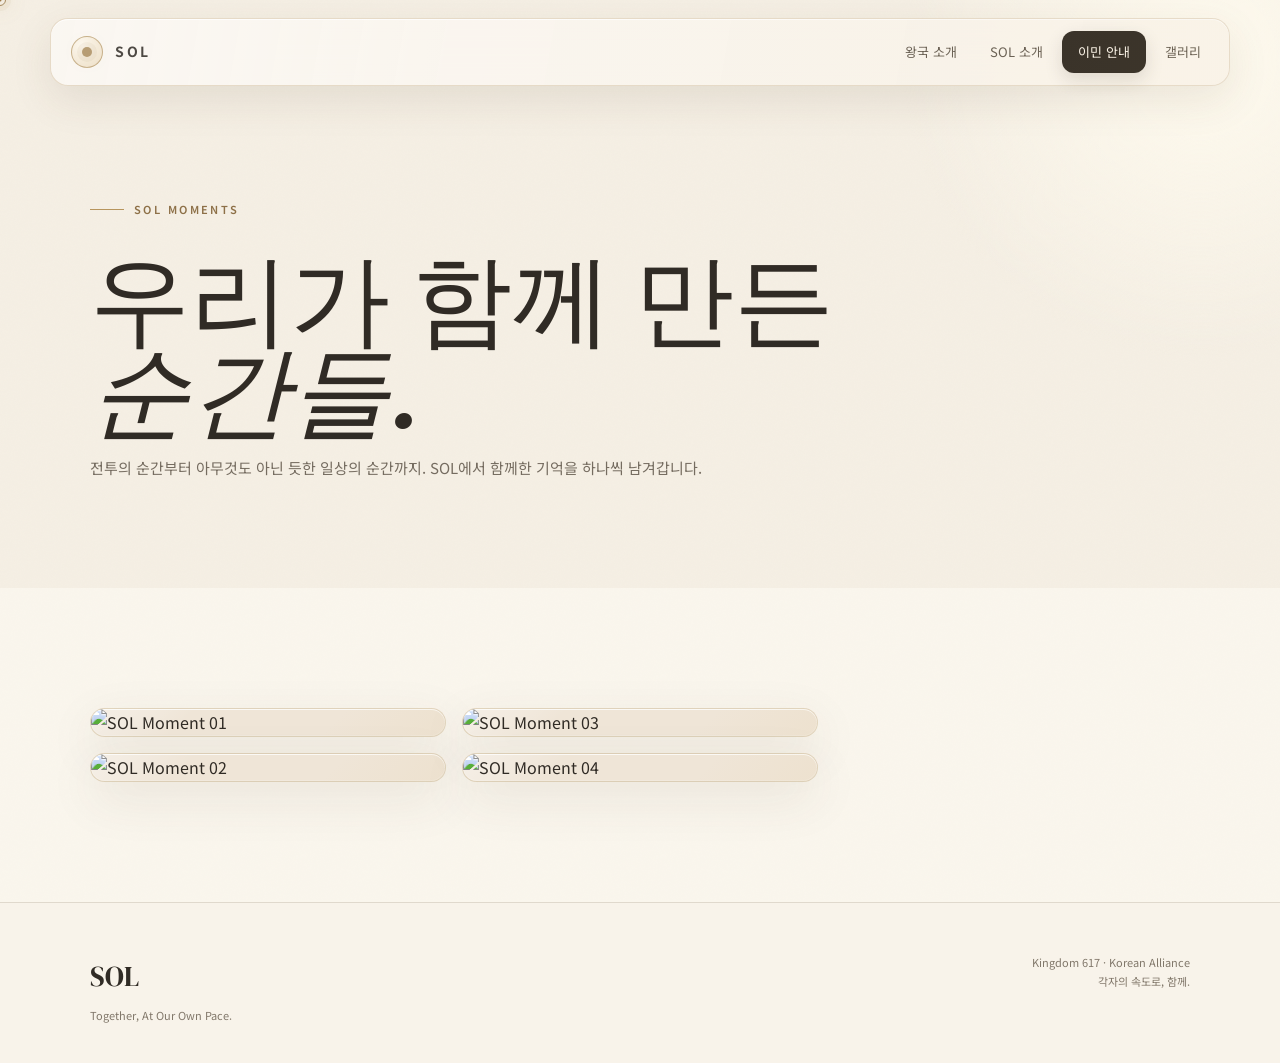
==== SOL_homepage/pages/gallery/index.html @ 099dd154 "Add files via upload" ====
<!doctype html><html lang="ko"><head><meta charset="utf-8"><meta name="viewport" content="width=device-width,initial-scale=1"><title>갤러리 · SOL</title><link rel="stylesheet" href="../../css/style.css"></head><body><header class="nav">
<a class="brand" href="../../home.html"><span class="brand-mark"></span><span>SOL</span></a>
<button class="menu-btn" aria-label="메뉴">☰</button>
<nav class="nav-links">
<a href="../kingdom/index.html">왕국 소개</a><a href="../sol/index.html">SOL 소개</a><a href="../migration/index.html" class="nav-cta">이민 안내</a><a href="../gallery/index.html">갤러리</a>
</nav></header><main><section class="page-hero"><div class="page-hero-inner reveal"><div class="eyebrow">SOL MOMENTS</div><h1>우리가 함께 만든<br><em>순간들.</em></h1><p>전투의 순간부터 아무것도 아닌 듯한 일상의 순간까지. SOL에서 함께한 기억을 하나씩 남겨갑니다.</p></div></section><section class="section alt"><div class="container"><div class="masonry">
<div class="m-item reveal"><img src="/assets/images/sol-01.jpg" alt="SOL Moment 01" loading="lazy"></div>
<div class="m-item reveal"><img src="/assets/images/sol-02.jpg" alt="SOL Moment 02" loading="lazy"></div>
<div class="m-item reveal"><img src="/assets/images/sol-03.jpg" alt="SOL Moment 03" loading="lazy"></div>
<div class="m-item reveal"><img src="/assets/images/sol-04.jpg" alt="SOL Moment 04" loading="lazy"></div>
</div></div></section></main><footer class="footer"><div class="footer-inner"><div><div class="footer-brand">SOL</div><p>Together, At Our Own Pace.</p></div><div class="footer-right">Kingdom 617 · Korean Alliance<br>각자의 속도로, 함께.</div></div></footer><script>
(() => {
  const grid = document.getElementById('solGalleryGrid');
  if (!grid) return;

  // gallery/index.html 기준: ../../assets/images/
  // sol-01.jpg 형식과 sol-1.jpg 형식을 모두 지원합니다.
  const base = '../../assets/images/';
  const maxPhotos = 200;

  const loadImage = (src, n) => new Promise(resolve => {
    const img = new Image();
    img.onload = () => resolve({src, n});
    img.onerror = () => resolve(null);
    img.src = src;
  });

  const jobs = [];
  for (let n = 1; n <= maxPhotos; n++) {
    const padded = String(n).padStart(2, '0');
    jobs.push(loadImage(`${base}sol-${padded}.jpg`, n));
    jobs.push(loadImage(`${base}sol-${n}.jpg`, n));
  }

  Promise.all(jobs).then(results => {
    const seen = new Set();
    const photos = results.filter(Boolean).filter(x => {
      if (seen.has(x.n)) return false;
      seen.add(x.n);
      return true;
    }).sort((a,b) => a.n - b.n);

    grid.innerHTML = '';

    if (!photos.length) {
      grid.innerHTML = '<div class="gallery-empty">함께한 순간들이 이곳에 기록됩니다.</div>';
      return;
    }

    photos.forEach(({src, n}) => {
      const item = document.createElement('div');
      item.className = 'm-item reveal';
      item.innerHTML = `<img src="${src}" alt="SOL Moment ${String(n).padStart(2,'0')}" loading="lazy">`;
      grid.appendChild(item);
    });

    if (window.initReveal) window.initReveal();
  });
})();
</script>
<script src="../../js/main.js"></script></body></html>
---- SOL_homepage/css/style.css ----
@import url('https://fonts.googleapis.com/css2?family=DM+Serif+Display:ital@0;1&family=Inter:wght@300;400;500;600;700&family=Noto+Sans+KR:wght@300;400;500;600;700&display=swap');

:root{
  --cream:#f5efe4;
  --cream-2:#eee4d4;
  --paper:#fbf8f2;
  --ink:#302b25;
  --muted:#766e63;
  --gold:#b7955d;
  --gold-2:#d8bf91;
  --line:rgba(103,83,55,.16);
  --glass:rgba(255,252,246,.64);
  --shadow:0 24px 70px rgba(81,62,35,.10);
  --radius:28px;
}
*{box-sizing:border-box}
html{scroll-behavior:smooth}
body{margin:0;background:var(--cream);color:var(--ink);font-family:'Noto Sans KR',Inter,sans-serif;font-weight:400;line-height:1.7;overflow-x:hidden}
a{color:inherit;text-decoration:none}
button{font:inherit}
::selection{background:#d9c6a4;color:#2b241b}

body:before{content:"";position:fixed;inset:0;pointer-events:none;opacity:.28;z-index:-1;background-image:url("data:image/svg+xml,%3Csvg xmlns='http://www.w3.org/2000/svg' width='180' height='180' viewBox='0 0 180 180'%3E%3Cfilter id='n'%3E%3CfeTurbulence type='fractalNoise' baseFrequency='.7' numOctaves='3' stitchTiles='stitch'/%3E%3C/filter%3E%3Crect width='100%25' height='100%25' filter='url(%23n)' opacity='.07'/%3E%3C/svg%3E")}

.nav{position:fixed;top:18px;left:50%;transform:translateX(-50%);width:min(1180px,calc(100% - 32px));z-index:50;display:flex;align-items:center;justify-content:space-between;padding:12px 14px 12px 20px;border:1px solid rgba(112,88,52,.14);background:rgba(251,248,242,.78);backdrop-filter:blur(18px);-webkit-backdrop-filter:blur(18px);border-radius:18px;box-shadow:0 12px 36px rgba(79,60,36,.08)}
.brand{display:flex;align-items:center;gap:12px;font-weight:700;letter-spacing:.18em;font-size:14px}
.brand-mark{width:32px;height:32px;border-radius:50%;position:relative;border:1px solid rgba(161,126,68,.65);display:grid;place-items:center;background:radial-gradient(circle at 35% 30%,#fffaf0,#ead9bb)}
.brand-mark:before{content:"";width:10px;height:10px;border-radius:50%;background:#a98a59;box-shadow:0 0 0 5px rgba(169,138,89,.10),0 0 18px rgba(169,138,89,.25)}
.nav-links{display:flex;align-items:center;gap:5px}
.nav-links a{font-size:13px;color:#655d53;padding:10px 14px;border-radius:12px;transition:.25s ease}
.nav-links a:hover,.nav-links a.active{background:#eee4d4;color:#2e2923}
.nav-cta{padding:10px 16px!important;background:#302b25!important;color:#fffaf1!important;box-shadow:0 7px 18px rgba(48,43,37,.14)}
.menu-btn{display:none;border:0;background:none;color:var(--ink);font-size:22px;cursor:pointer}

.hero{min-height:850px;position:relative;display:flex;align-items:center;overflow:hidden;padding:150px 24px 100px}
.hero-bg{position:absolute;inset:0;overflow:hidden;pointer-events:none}
.hero-bg:before{content:"";position:absolute;width:720px;height:720px;right:-180px;top:-170px;border-radius:50%;background:radial-gradient(circle,#fff9ec 0%,rgba(255,249,236,.55) 32%,rgba(255,249,236,0) 70%)}
.hero-bg:after{content:"";position:absolute;width:650px;height:650px;left:-260px;bottom:-250px;border-radius:50%;background:radial-gradient(circle,rgba(214,190,150,.32),rgba(214,190,150,0) 68%)}
.sun-orbit{position:absolute;width:460px;height:460px;right:9%;top:50%;transform:translateY(-50%);border:1px solid rgba(160,126,74,.15);border-radius:50%;box-shadow:0 0 0 55px rgba(181,149,91,.035),0 0 0 110px rgba(181,149,91,.025)}
.sun-orbit:before,.sun-orbit:after{content:"";position:absolute;inset:34px;border:1px dashed rgba(160,126,74,.12);border-radius:50%}.sun-orbit:after{inset:100px;border-style:solid}
.hero-inner{position:relative;z-index:2;width:min(1180px,100%);margin:auto;display:grid;grid-template-columns:1.02fr .98fr;gap:70px;align-items:center}
.eyebrow{display:inline-flex;align-items:center;gap:10px;font-size:11px;letter-spacing:.22em;text-transform:uppercase;color:#8d7047;margin-bottom:20px;font-weight:600}.eyebrow:before{content:"";width:34px;height:1px;background:#b7955d}
.hero h1{font-family:'DM Serif Display',serif;font-size:clamp(72px,10vw,132px);font-weight:400;line-height:.88;letter-spacing:-.035em;margin:0;color:#2d2924}.hero h1 em{font-style:italic;color:#9f8051}
.hero-tag{font-family:'DM Serif Display',serif;font-size:clamp(22px,3vw,35px);margin:28px 0 14px;color:#51483d}.hero-copy{max-width:570px;color:#756c60;font-size:15px;line-height:2;word-break:keep-all}
.hero-actions{display:flex;gap:12px;flex-wrap:wrap;margin-top:34px}.btn{display:inline-flex;align-items:center;justify-content:center;gap:10px;min-height:50px;padding:0 22px;border-radius:14px;border:1px solid rgba(101,79,49,.18);font-size:13px;font-weight:600;transition:.3s ease}.btn.primary{background:#302b25;color:#fffaf1;box-shadow:0 12px 25px rgba(48,43,37,.16)}.btn.secondary{background:rgba(255,255,255,.46);color:#4c4439}.btn:hover{transform:translateY(-2px)}
.hero-card{position:relative;min-height:480px;border:1px solid rgba(113,89,54,.15);border-radius:40px;background:linear-gradient(145deg,rgba(255,252,245,.82),rgba(239,228,211,.46));backdrop-filter:blur(12px);box-shadow:var(--shadow);overflow:hidden;display:flex;align-items:flex-end;padding:34px}
.hero-card:before{content:"SOL";position:absolute;inset:0;display:grid;place-items:center;font-family:'DM Serif Display',serif;font-size:clamp(130px,18vw,230px);letter-spacing:-.08em;color:rgba(183,149,93,.085);transform:translateY(-8px)}
.hero-card:after{content:"";position:absolute;width:230px;height:230px;right:-50px;top:-50px;border-radius:50%;background:radial-gradient(circle,#d9c49b,rgba(217,196,155,0) 68%);opacity:.48}
.card-content{position:relative;z-index:2;width:100%;padding:20px 4px 2px;border-top:1px solid var(--line)}.card-content strong{font-family:'DM Serif Display',serif;font-size:27px;font-weight:400}.card-content p{margin:5px 0 0;color:#766e63;font-size:13px}

.section{padding:120px 24px}.section.alt{background:rgba(255,252,246,.48)}.container{width:min(1100px,100%);margin:auto}.section-head{display:flex;justify-content:space-between;align-items:end;gap:30px;margin-bottom:48px}.section-kicker{font-size:10px;letter-spacing:.22em;color:#a08255;text-transform:uppercase;font-weight:700}.section h2{font-family:'DM Serif Display',serif;font-weight:400;font-size:clamp(42px,5vw,66px);line-height:1;margin:10px 0 0}.section-lead{max-width:450px;color:#756c60;font-size:14px;line-height:1.9}
.grid4{display:grid;grid-template-columns:repeat(4,1fr);gap:14px}.value-card{padding:28px 24px;border:1px solid var(--line);border-radius:22px;background:rgba(255,252,246,.58);transition:.35s ease;min-height:190px}.value-card:hover{transform:translateY(-5px);box-shadow:0 18px 40px rgba(84,62,32,.09);background:rgba(255,252,246,.9)}.num{font-size:10px;letter-spacing:.18em;color:#b7955d}.value-card h3{font-family:'DM Serif Display',serif;font-size:25px;font-weight:400;margin:18px 0 8px}.value-card p{font-size:12px;color:#7b7267;line-height:1.85;margin:0;word-break:keep-all}
.split{display:grid;grid-template-columns:1fr 1fr;gap:18px}.feature{padding:42px;border-radius:30px;border:1px solid var(--line);background:linear-gradient(135deg,rgba(255,252,246,.82),rgba(237,226,209,.48));min-height:300px;position:relative;overflow:hidden}.feature:after{content:"";position:absolute;width:220px;height:220px;border-radius:50%;right:-100px;bottom:-120px;background:radial-gradient(circle,rgba(183,149,93,.2),transparent 68%)}.feature h3{font-family:'DM Serif Display',serif;font-weight:400;font-size:34px;margin:12px 0}.feature p{color:#746b60;font-size:13px;max-width:470px;line-height:2;word-break:keep-all}.text-link{display:inline-flex;margin-top:18px;font-size:12px;font-weight:700;color:#8b6e44;border-bottom:1px solid rgba(139,110,68,.35);padding-bottom:4px}

.join{position:relative;overflow:hidden;padding:110px 24px;background:#332f29;color:#f9f1e5}.join:before{content:"";position:absolute;width:520px;height:520px;right:-200px;top:-230px;border-radius:50%;border:1px solid rgba(225,202,159,.15);box-shadow:0 0 0 55px rgba(225,202,159,.025),0 0 0 110px rgba(225,202,159,.02)}.join-inner{position:relative;z-index:2;width:min(1100px,100%);margin:auto;display:flex;justify-content:space-between;align-items:center;gap:50px}.join h2{font-family:'DM Serif Display',serif;font-size:clamp(44px,5vw,68px);font-weight:400;line-height:1;margin:12px 0}.join p{color:rgba(249,241,229,.67);max-width:570px;font-size:14px;line-height:2;word-break:keep-all}.join .btn{background:#f8f0e3;color:#332f29;border-color:transparent}.join .eyebrow{color:#d8bf91}.join .eyebrow:before{background:#d8bf91}

.gallery-preview{display:grid;grid-template-columns:1.3fr .7fr .9fr;grid-auto-rows:180px;gap:14px}.gallery-tile{position:relative;overflow:hidden;border-radius:24px;border:1px solid var(--line);background:linear-gradient(145deg,#eee3d0,#faf6ee);padding:24px;display:flex;align-items:flex-end;transition:.35s ease}.gallery-tile:nth-child(1){grid-row:span 2;background:radial-gradient(circle at 70% 20%,#fff8e9,#e5d3b3)}.gallery-tile:nth-child(2){background:linear-gradient(145deg,#f4eadc,#e5d9c8)}.gallery-tile:nth-child(3){background:linear-gradient(145deg,#e9dfd0,#faf7f0)}.gallery-tile:nth-child(4){grid-column:span 2;background:linear-gradient(145deg,#ddd1be,#f4ede2)}.gallery-tile:hover{transform:translateY(-4px);box-shadow:0 18px 35px rgba(84,62,32,.1)}.tile-bg{position:absolute;inset:0;background:radial-gradient(circle at 75% 25%,rgba(255,255,255,.75),transparent 30%),linear-gradient(135deg,transparent 45%,rgba(183,149,93,.08))}.gallery-tile span{position:relative;z-index:2;font-size:11px;letter-spacing:.16em;text-transform:uppercase;color:#655b4e}.gallery-tile strong{position:relative;z-index:2;display:block;font-family:'DM Serif Display',serif;font-size:24px;font-weight:400;margin-top:4px}

.page-hero{padding:190px 24px 90px;position:relative;overflow:hidden}.page-hero:before{content:"";position:absolute;width:600px;height:600px;right:-220px;top:-240px;border-radius:50%;background:radial-gradient(circle,rgba(255,251,239,.9),rgba(255,251,239,0) 70%)}.page-hero-inner{position:relative;width:min(1100px,100%);margin:auto}.page-hero h1{font-family:'DM Serif Display',serif;font-size:clamp(58px,8vw,100px);font-weight:400;line-height:.92;margin:15px 0}.page-hero p{max-width:660px;color:#756c60;font-size:15px;line-height:2;word-break:keep-all}
.info-grid{display:grid;grid-template-columns:repeat(2,1fr);gap:18px}.info-card{padding:34px;border:1px solid var(--line);border-radius:25px;background:rgba(255,252,246,.65)}.info-card h3{font-family:'DM Serif Display',serif;font-size:28px;font-weight:400;margin:0 0 10px}.info-card p,.info-card li{font-size:13px;color:#756c60;line-height:2;word-break:keep-all}.info-card ul{padding-left:18px}
.timeline{position:relative;padding-left:30px}.timeline:before{content:"";position:absolute;left:5px;top:5px;bottom:5px;width:1px;background:var(--line)}.timeline-item{position:relative;padding:0 0 34px}.timeline-item:before{content:"";position:absolute;left:-29px;top:7px;width:9px;height:9px;border-radius:50%;background:#b7955d;box-shadow:0 0 0 5px rgba(183,149,93,.10)}.timeline-item strong{font-size:11px;letter-spacing:.15em;color:#9a7b4e}.timeline-item h3{font-family:'DM Serif Display',serif;font-weight:400;font-size:25px;margin:7px 0}.timeline-item p{margin:0;color:#756c60;font-size:13px}

.application{display:grid;grid-template-columns:1fr .8fr;gap:20px;align-items:stretch}.apply-card{padding:45px;border-radius:30px;border:1px solid var(--line);background:rgba(255,252,246,.74)}.apply-card h2{font-family:'DM Serif Display',serif;font-weight:400;font-size:45px;line-height:1.05;margin:10px 0 18px}.apply-card p{color:#756c60;font-size:13px;line-height:2}.apply-steps{display:grid;gap:10px;margin:28px 0}.step{display:flex;gap:14px;padding:15px;border-radius:16px;background:rgba(239,230,215,.55);font-size:12px;color:#655d53}.step b{color:#9c7a4c}.apply-side{padding:38px;border-radius:30px;background:#332f29;color:#f9f1e5;display:flex;flex-direction:column;justify-content:space-between}.apply-side h3{font-family:'DM Serif Display',serif;font-weight:400;font-size:34px;margin:0 0 12px}.apply-side p{color:rgba(249,241,229,.65);font-size:13px;line-height:1.9}.apply-side .btn{background:#f8f0e3;color:#332f29;border:0;margin-top:20px}

.masonry{columns:3 280px;column-gap:16px}.m-item{break-inside:avoid;margin:0 0 16px;border-radius:24px;overflow:hidden;border:1px solid var(--line);background:#efe5d7;box-shadow:0 10px 25px rgba(79,60,36,.05)}.m-item img{display:block;width:100%;height:auto}.m-placeholder{min-height:260px;display:flex;flex-direction:column;justify-content:flex-end;padding:25px;background:radial-gradient(circle at 70% 20%,#fff8ea,#dfcfb6)}.m-placeholder.tall{min-height:440px;background:radial-gradient(circle at 20% 20%,#fffaf0,#e6d7c2)}.m-placeholder.dark{background:linear-gradient(145deg,#d3c3aa,#eee4d5)}.m-placeholder strong{font-family:'DM Serif Display',serif;font-size:30px;font-weight:400}.m-placeholder span{font-size:10px;letter-spacing:.18em;color:#75664f;margin-top:4px}

.footer{padding:50px 24px 38px;border-top:1px solid var(--line);background:rgba(255,252,246,.35)}.footer-inner{width:min(1100px,100%);margin:auto;display:flex;justify-content:space-between;gap:30px}.footer-brand{font-family:'DM Serif Display',serif;font-size:28px}.footer p{margin:5px 0 0;color:#81776a;font-size:11px}.footer-right{font-size:11px;color:#81776a;text-align:right}

.reveal{opacity:0;transform:translateY(22px);transition:opacity .75s ease,transform .75s ease}.reveal.visible{opacity:1;transform:none}

@media(max-width:850px){
 .nav{top:10px;width:calc(100% - 20px)}.menu-btn{display:block}.nav-links{position:absolute;top:62px;left:0;right:0;padding:10px;background:rgba(251,248,242,.95);border:1px solid var(--line);border-radius:16px;box-shadow:0 18px 40px rgba(79,60,36,.1);display:none;flex-direction:column;align-items:stretch}.nav-links.open{display:flex}.nav-links a{text-align:center}.nav-cta{margin-top:3px}
 .hero{min-height:auto;padding-top:145px}.hero-inner{grid-template-columns:1fr;gap:40px}.hero-card{min-height:320px}.sun-orbit{width:400px;height:400px;right:-170px;top:36%}.grid4{grid-template-columns:repeat(2,1fr)}.section{padding:90px 20px}.section-head{display:block}.section-lead{margin-top:20px}.join-inner{display:block}.join{padding:90px 20px}.application{grid-template-columns:1fr}.info-grid{grid-template-columns:1fr}.page-hero{padding:150px 20px 70px}
}
@media(max-width:560px){.brand{font-size:12px}.nav{padding-left:13px}.nav-links a{padding:11px}.hero{padding:130px 18px 70px}.hero h1{font-size:76px}.hero-tag{font-size:24px}.hero-copy{font-size:13px}.hero-card{min-height:280px;border-radius:28px;padding:25px}.grid4{grid-template-columns:1fr}.split{grid-template-columns:1fr}.gallery-preview{grid-template-columns:1fr 1fr;grid-auto-rows:150px}.gallery-tile:nth-child(1){grid-row:span 2}.gallery-tile:nth-child(4){grid-column:span 2}.apply-card{padding:28px}.apply-side{padding:30px}.footer-inner{display:block}.footer-right{text-align:left;margin-top:20px}.masonry{columns:2 150px;column-gap:10px}.m-item{margin-bottom:10px;border-radius:17px}.m-placeholder{min-height:190px;padding:17px}.m-placeholder.tall{min-height:310px}.m-placeholder strong{font-size:23px}}
@media(max-width:370px){.masonry{columns:1}.hero h1{font-size:68px}}


/* =========================================================
   SOL PREMIUM VISUAL SYSTEM
   Gold edges · Glass depth · Light sweep · Cursor glow · Tilt
   ========================================================= */
:root{
  --gold-bright:#f0d49a;
  --gold-deep:#9c7134;
  --glass-hi:rgba(255,255,255,.78);
  --glass-mid:rgba(255,249,238,.54);
}

/* Elegant custom cursor on desktop */
@media (pointer:fine) and (min-width:851px){
  html,body{cursor:none}
  a,button,.value-card,.feature,.hero-card,.info-card,.apply-card,.apply-side,.step,.gallery-tile,.m-item{cursor:none}
  .sol-cursor{position:fixed;left:0;top:0;width:12px;height:12px;border:1px solid rgba(159,128,81,.9);border-radius:50%;pointer-events:none;z-index:9999;transform:translate(-50%,-50%);box-shadow:0 0 0 5px rgba(183,149,93,.07),0 0 22px rgba(183,149,93,.25);transition:width .2s ease,height .2s ease,background .2s ease,border-color .2s ease}
  .sol-cursor-dot{position:fixed;left:0;top:0;width:3px;height:3px;border-radius:50%;background:#9f7c48;pointer-events:none;z-index:10000;transform:translate(-50%,-50%);box-shadow:0 0 10px rgba(159,124,72,.6)}
  .sol-cursor.hover{width:34px;height:34px;background:rgba(255,248,232,.08);border-color:rgba(183,149,93,.95)}
}

/* Gold glass cards */
.hero-card,.value-card,.feature,.info-card,.apply-card,.apply-side,.step,.gallery-tile,.m-item{
  position:relative;
  isolation:isolate;
  border-color:rgba(169,132,72,.28);
  background-clip:padding-box;
  box-shadow:0 16px 50px rgba(83,61,31,.10), inset 0 1px 0 rgba(255,255,255,.72), inset 0 0 0 1px rgba(255,255,255,.14);
  transition:transform .45s cubic-bezier(.2,.8,.2,1),box-shadow .45s ease,border-color .45s ease,background .45s ease;
}
.hero-card:before,.value-card:before,.feature:before,.info-card:before,.apply-card:before,.apply-side:before,.step:before,.gallery-tile:before,.m-item:before{
  content:"";position:absolute;inset:0;border-radius:inherit;pointer-events:none;z-index:-1;
  background:linear-gradient(135deg,rgba(255,255,255,.42),transparent 28%,transparent 67%,rgba(217,181,111,.08));
}
.hero-card:after,.value-card:after,.feature:after,.info-card:after,.apply-card:after,.apply-side:after,.step:after,.gallery-tile:after,.m-item:after{
  content:"";position:absolute;top:-70%;left:-40%;width:35%;height:240%;transform:rotate(24deg) translateX(-180%);pointer-events:none;z-index:5;
  background:linear-gradient(90deg,transparent,rgba(255,255,255,.46),transparent);
  filter:blur(2px);opacity:0;transition:transform .9s ease,opacity .35s ease;
}
.hero-card:hover,.value-card:hover,.feature:hover,.info-card:hover,.apply-card:hover,.apply-side:hover,.step:hover,.gallery-tile:hover,.m-item:hover{
  border-color:rgba(183,149,93,.62);
  box-shadow:0 24px 65px rgba(83,61,31,.16),inset 0 1px 0 rgba(255,255,255,.88),0 0 0 1px rgba(215,181,112,.10),0 0 30px rgba(183,149,93,.08);
}
.hero-card:hover:after,.value-card:hover:after,.feature:hover:after,.info-card:hover:after,.apply-card:hover:after,.apply-side:hover:after,.step:hover:after,.gallery-tile:hover:after,.m-item:hover:after{transform:rotate(24deg) translateX(520%);opacity:1}

/* Animated gold rim */
.hero-card,.value-card,.feature,.info-card,.apply-card,.apply-side,.step,.gallery-tile,.m-item{--mx:50%;--my:50%;overflow:hidden}
.hero-card::selection,.value-card::selection{background:transparent}

/* Subtle spotlight follows the pointer */
.card-spotlight:before{
  background:radial-gradient(circle at var(--mx) var(--my),rgba(255,248,228,.45) 0,rgba(255,248,228,.16) 16%,transparent 46%),linear-gradient(135deg,rgba(255,255,255,.35),transparent 30%,transparent 70%,rgba(217,181,111,.08));
}

/* Buttons get the same glass/gold language */
.btn{
  position:relative;overflow:hidden;border-color:rgba(169,132,72,.38);
  box-shadow:0 10px 26px rgba(83,61,31,.10),inset 0 1px 0 rgba(255,255,255,.78);
}
.btn:before{content:"";position:absolute;inset:1px;border-radius:inherit;background:linear-gradient(115deg,transparent 20%,rgba(255,255,255,.35) 48%,transparent 70%);transform:translateX(-130%);transition:transform .75s ease;pointer-events:none}
.btn:hover:before{transform:translateX(130%)}
.btn:hover{border-color:rgba(183,149,93,.72);box-shadow:0 16px 34px rgba(83,61,31,.15),inset 0 1px 0 rgba(255,255,255,.9),0 0 20px rgba(183,149,93,.10)}

/* Navigation glass rim */
.nav{border-color:rgba(169,132,72,.24);box-shadow:0 14px 42px rgba(79,60,36,.10),inset 0 1px 0 rgba(255,255,255,.8)}
.nav:after{content:"";position:absolute;inset:0;border-radius:inherit;pointer-events:none;background:linear-gradient(100deg,rgba(255,255,255,.18),transparent 35%,rgba(213,177,108,.08));}

/* Gallery image treatment */
.m-item img{transition:transform .7s cubic-bezier(.2,.8,.2,1),filter .5s ease}.m-item:hover img{transform:scale(1.035);filter:saturate(1.04) contrast(1.02)}

/* Respect reduced motion */
@media (prefers-reduced-motion:reduce){
  .hero-card,.value-card,.feature,.info-card,.apply-card,.apply-side,.step,.gallery-tile,.m-item,.btn,.m-item img{transition:none!important}
}

@media(max-width:850px){
  .hero-card,.value-card,.feature,.info-card,.apply-card,.apply-side,.step,.gallery-tile,.m-item{box-shadow:0 12px 34px rgba(83,61,31,.09),inset 0 1px 0 rgba(255,255,255,.72)}
}

/* =========================================================
   KINGDOM 617 PAGE — SOL EDITORIAL / GOLD GLASS
   ========================================================= */
.kingdom-page-hero{padding-bottom:95px;background:radial-gradient(circle at 75% 38%,rgba(255,248,226,.82),transparent 32%),linear-gradient(180deg,rgba(255,252,246,.5),rgba(245,239,228,.25))}
.kingdom-page-hero .page-hero-inner{max-width:1100px}
.kingdom-page-hero h1{font-family:'DM Serif Display',serif;font-size:clamp(58px,8vw,104px);line-height:.98;font-weight:400;letter-spacing:-.045em;margin:0;color:#2e2923}
.kingdom-page-hero h1 em{font-style:italic;color:#9b7a4b}
.kingdom-page-hero p{max-width:690px;margin:28px 0 0;color:#71685d;font-size:15px;line-height:2;word-break:keep-all}
.kingdom-hero-tags{display:flex;gap:9px;flex-wrap:wrap;margin-top:28px}
.kingdom-hero-tags span{padding:8px 13px;border:1px solid rgba(169,132,72,.24);border-radius:999px;background:rgba(255,252,245,.58);color:#8a6d43;font-size:11px;box-shadow:inset 0 1px rgba(255,255,255,.75),0 7px 20px rgba(83,61,31,.05);backdrop-filter:blur(10px)}
.kingdom-story-grid{display:grid;grid-template-columns:repeat(3,1fr);gap:16px}
.kingdom-story-card{--mx:50%;--my:50%;position:relative;overflow:hidden;min-height:350px;padding:34px 30px;border:1px solid rgba(169,132,72,.28);border-radius:28px;background:linear-gradient(145deg,rgba(255,253,248,.78),rgba(240,229,211,.45));box-shadow:0 18px 48px rgba(83,61,31,.09),inset 0 1px rgba(255,255,255,.8);backdrop-filter:blur(14px);transition:transform .45s cubic-bezier(.2,.8,.2,1),box-shadow .45s ease,border-color .45s ease}
.kingdom-story-card:before{content:"";position:absolute;inset:0;pointer-events:none;background:radial-gradient(circle at var(--mx) var(--my),rgba(255,249,229,.55),transparent 36%),linear-gradient(135deg,rgba(255,255,255,.3),transparent 35%,transparent 70%,rgba(201,164,96,.08));opacity:.9}
.kingdom-story-card:after{content:"";position:absolute;top:-90%;left:-50%;width:30%;height:260%;transform:rotate(25deg) translateX(-200%);background:linear-gradient(90deg,transparent,rgba(255,255,255,.42),transparent);filter:blur(2px);transition:transform .9s ease;pointer-events:none}
.kingdom-story-card:hover{transform:translateY(-8px);border-color:rgba(183,149,93,.7);box-shadow:0 28px 68px rgba(83,61,31,.16),inset 0 1px rgba(255,255,255,.92),0 0 28px rgba(183,149,93,.08)}
.kingdom-story-card:hover:after{transform:rotate(25deg) translateX(520%)}
.story-icon{position:relative;z-index:2;width:43px;height:43px;display:grid;place-items:center;border-radius:50%;border:1px solid rgba(183,149,93,.38);background:rgba(255,249,235,.65);color:#a17e4d;font-size:18px;box-shadow:inset 0 1px rgba(255,255,255,.8),0 7px 18px rgba(93,67,31,.08)}
.story-no{position:relative;z-index:2;margin-top:26px;font-size:10px;letter-spacing:.2em;color:#ad8a55;font-weight:700}
.kingdom-story-card h3{position:relative;z-index:2;font-family:'DM Serif Display',serif;font-size:30px;font-weight:400;margin:9px 0 12px;letter-spacing:-.02em}
.kingdom-story-card p{position:relative;z-index:2;margin:0;color:#766d61;font-size:12.5px;line-height:1.95;word-break:keep-all}
.kingdom-principles-grid{display:grid;grid-template-columns:repeat(4,1fr);gap:14px}
.principle-glass{--mx:50%;--my:50%;position:relative;overflow:hidden;padding:28px 25px;border-radius:23px;border:1px solid rgba(169,132,72,.25);background:rgba(255,252,246,.58);box-shadow:inset 0 1px rgba(255,255,255,.8),0 14px 38px rgba(83,61,31,.07);transition:.4s ease}
.principle-glass:before{content:"";position:absolute;inset:0;background:radial-gradient(circle at var(--mx) var(--my),rgba(255,249,228,.52),transparent 45%);pointer-events:none}
.principle-glass:hover{transform:translateY(-6px);border-color:rgba(183,149,93,.62);box-shadow:inset 0 1px rgba(255,255,255,.9),0 22px 48px rgba(83,61,31,.13),0 0 24px rgba(183,149,93,.08)}
.principle-glass span{position:relative;z-index:1;font-size:10px;letter-spacing:.18em;color:#b7955d}.principle-glass strong{position:relative;z-index:1;display:block;font-family:'DM Serif Display',serif;font-weight:400;font-size:28px;margin:15px 0 7px}.principle-glass p{position:relative;z-index:1;margin:0;color:#766d61;font-size:12px;line-height:1.8;word-break:keep-all}
.kingdom-record{position:relative;overflow:hidden;padding:46px 48px;border-radius:32px;border:1px solid rgba(169,132,72,.3);background:linear-gradient(135deg,rgba(255,252,245,.78),rgba(237,226,208,.5));box-shadow:0 22px 58px rgba(83,61,31,.1),inset 0 1px rgba(255,255,255,.82);backdrop-filter:blur(14px)}
.kingdom-record:before{content:"";position:absolute;width:330px;height:330px;right:-100px;top:-150px;border-radius:50%;background:radial-gradient(circle,rgba(221,193,143,.28),transparent 67%);pointer-events:none}
.record-top{position:relative;z-index:1;display:flex;align-items:end;justify-content:space-between;gap:20px}.kingdom-record h2{font-family:'DM Serif Display',serif;font-size:48px;font-weight:400;line-height:1;margin:10px 0 0}.record-date{font-family:'DM Serif Display',serif;font-size:32px;color:#9a7849;white-space:nowrap}.record-line{height:1px;margin:30px 0;background:linear-gradient(90deg,rgba(183,149,93,.55),rgba(183,149,93,.08))}.record-line span{display:block;width:78px;height:3px;margin-top:-1px;background:#b7955d}.kingdom-record>p{position:relative;z-index:1;max-width:800px;margin:0;color:#756c60;font-size:13px;line-height:2;word-break:keep-all}
.kingdom-hub-card{min-height:280px;background:linear-gradient(135deg,rgba(255,252,246,.84),rgba(232,219,198,.52))}
@media(max-width:850px){.kingdom-story-grid{grid-template-columns:1fr 1fr}.kingdom-principles-grid{grid-template-columns:1fr 1fr}.kingdom-record{padding:34px}.record-top{align-items:start;flex-direction:column}.record-date{font-size:25px}.kingdom-page-hero{padding-top:150px}}
@media(max-width:560px){.kingdom-story-grid,.kingdom-principles-grid{grid-template-columns:1fr}.kingdom-story-card{min-height:300px;padding:28px 24px}.kingdom-page-hero h1{font-size:58px}.kingdom-page-hero p{font-size:13px}.kingdom-record{padding:28px 24px;border-radius:25px}.kingdom-record h2{font-size:40px}.record-date{font-size:23px}.kingdom-hero-tags span{font-size:10px;padding:7px 11px}}
/* SOL kingdom KVK mini history */
.kvk-mini-head{display:flex;align-items:center;justify-content:space-between;margin-top:26px;padding-top:20px;border-top:1px solid rgba(176,135,55,.18);font-size:.72rem;letter-spacing:.16em;color:#8b6a2b;font-weight:800}.kvk-source{font-size:.62rem;letter-spacing:.08em;padding:.35rem .6rem;border:1px solid rgba(176,135,55,.24);border-radius:999px;background:rgba(255,255,255,.35)}
.sol-kvk-list{display:grid;gap:8px;margin-top:12px}.kvk-mini-row{display:grid;grid-template-columns:90px 1fr auto;gap:12px;align-items:center;padding:12px 14px;border:1px solid rgba(176,135,55,.18);border-radius:16px;background:linear-gradient(135deg,rgba(255,255,255,.64),rgba(249,240,218,.34));box-shadow:inset 0 1px 0 rgba(255,255,255,.75),0 8px 24px rgba(92,67,28,.06)}.kvk-season{font-size:.82rem;color:#8b6a2b}.kvk-opponent{font-size:.88rem;color:#594d3d}.kvk-result{display:flex;gap:6px;flex-wrap:wrap;justify-content:flex-end}.kvk-pill{font-size:.68rem;font-weight:800;padding:5px 8px;border-radius:999px;border:1px solid rgba(100,80,40,.12);background:rgba(255,255,255,.58);color:#6f624e}.kvk-pill.win{color:#5b7545;border-color:rgba(91,117,69,.2)}.kvk-pill.loss{color:#9a6257;border-color:rgba(154,98,87,.2)}.kvk-pill.hold{color:#8b6a2b;border-color:rgba(139,106,43,.2)}.kvk-mini-loading,.kvk-mini-empty{padding:16px;text-align:center;font-size:.82rem;color:#887b68;border:1px dashed rgba(176,135,55,.22);border-radius:14px;background:rgba(255,255,255,.3)}
@media(max-width:640px){.kvk-mini-row{grid-template-columns:1fr auto}.kvk-opponent{grid-column:1/-1;grid-row:2}.kvk-result{grid-column:1/-1;justify-content:flex-start}}


/* KVK win-rate cards: always two columns, including on mobile. */
.kvk-winrate-grid{display:flex;flex-wrap:nowrap;gap:10px;width:100%;margin-top:18px;overflow:hidden}
.kvk-winrate-card{position:relative;flex:1 1 0;min-width:0;padding:18px 20px;border:1px solid rgba(176,135,55,.22);border-radius:18px;background:linear-gradient(135deg,rgba(255,255,255,.74),rgba(249,240,218,.44));box-shadow:inset 0 1px 0 rgba(255,255,255,.82),0 10px 28px rgba(92,67,28,.055);backdrop-filter:blur(10px);overflow:hidden}
.kvk-winrate-label{font-size:.67rem;letter-spacing:.07em;color:#8b6a2b;font-weight:800;white-space:nowrap}
.kvk-winrate-card strong{display:block;margin:7px 0 2px;font-family:'DM Serif Display',serif;font-size:34px;font-weight:400;line-height:1;color:#725626}
.kvk-winrate-record{font-size:.72rem;color:#756c60}
.kvk-winrate-record b{color:#594d3d}
@media(max-width:640px){.kvk-winrate-grid{gap:7px}.kvk-winrate-card{padding:14px 10px;border-radius:15px}.kvk-winrate-label{font-size:.50rem;letter-spacing:.025em}.kvk-winrate-card strong{font-size:27px}.kvk-winrate-record{font-size:.60rem}}
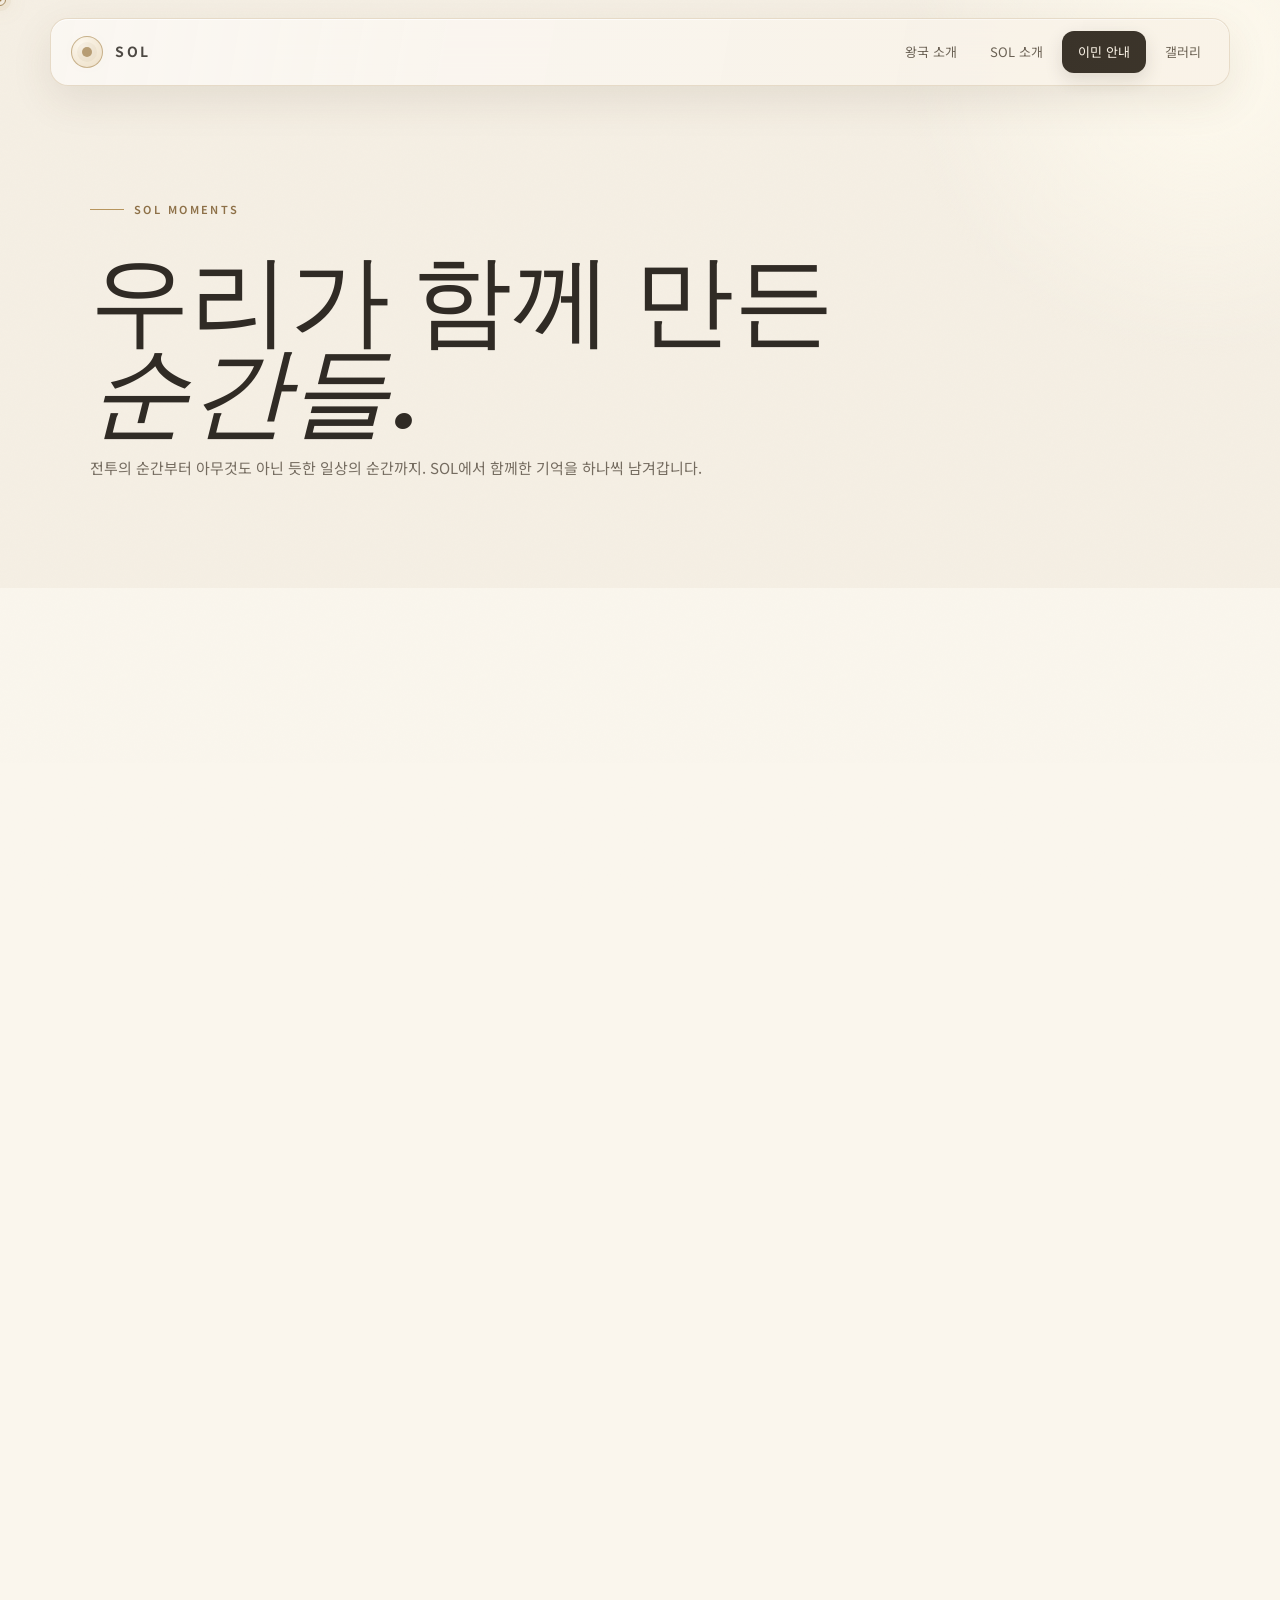
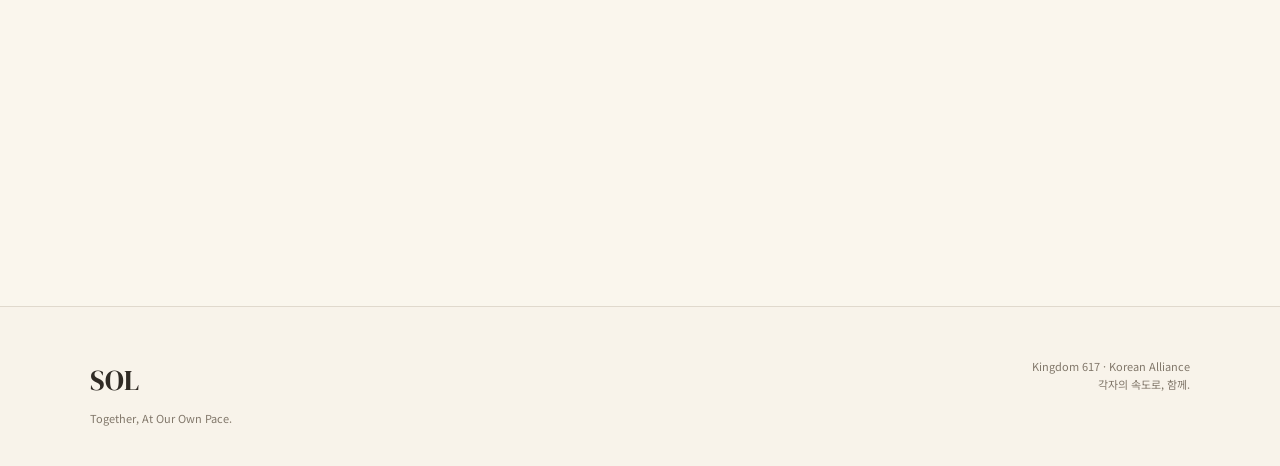
==== commit 0bb9741e: "Add files via upload" ====
--- a/SOL_homepage/pages/gallery/index.html
+++ b/SOL_homepage/pages/gallery/index.html
@@ -3,59 +3,44 @@
 <button class="menu-btn" aria-label="메뉴">☰</button>
 <nav class="nav-links">
 <a href="../kingdom/index.html">왕국 소개</a><a href="../sol/index.html">SOL 소개</a><a href="../migration/index.html" class="nav-cta">이민 안내</a><a href="../gallery/index.html">갤러리</a>
-</nav></header><main><section class="page-hero"><div class="page-hero-inner reveal"><div class="eyebrow">SOL MOMENTS</div><h1>우리가 함께 만든<br><em>순간들.</em></h1><p>전투의 순간부터 아무것도 아닌 듯한 일상의 순간까지. SOL에서 함께한 기억을 하나씩 남겨갑니다.</p></div></section><section class="section alt"><div class="container"><div class="masonry">
-<div class="m-item reveal"><img src="/assets/images/sol-01.jpg" alt="SOL Moment 01" loading="lazy"></div>
-<div class="m-item reveal"><img src="/assets/images/sol-02.jpg" alt="SOL Moment 02" loading="lazy"></div>
-<div class="m-item reveal"><img src="/assets/images/sol-03.jpg" alt="SOL Moment 03" loading="lazy"></div>
-<div class="m-item reveal"><img src="/assets/images/sol-04.jpg" alt="SOL Moment 04" loading="lazy"></div>
-</div></div></section></main><footer class="footer"><div class="footer-inner"><div><div class="footer-brand">SOL</div><p>Together, At Our Own Pace.</p></div><div class="footer-right">Kingdom 617 · Korean Alliance<br>각자의 속도로, 함께.</div></div></footer><script>
+</nav></header><main><section class="page-hero"><div class="page-hero-inner reveal"><div class="eyebrow">SOL MOMENTS</div><h1>우리가 함께 만든<br><em>순간들.</em></h1><p>전투의 순간부터 아무것도 아닌 듯한 일상의 순간까지. SOL에서 함께한 기억을 하나씩 남겨갑니다.</p></div></section><section class="section alt"><div class="container"><div class="masonry" id="solGalleryGrid"><div class="gallery-loading">사진을 불러오는 중…</div></div></div></section></main><footer class="footer"><div class="footer-inner"><div><div class="footer-brand">SOL</div><p>Together, At Our Own Pace.</p></div><div class="footer-right">Kingdom 617 · Korean Alliance<br>각자의 속도로, 함께.</div></div></footer><style>
+.gallery-loading,.gallery-empty{padding:48px 20px;text-align:center;color:#8b6a2b;font-size:.9rem;grid-column:1/-1}
+.m-item{cursor:zoom-in;overflow:hidden;border-radius:18px;position:relative}
+.m-item img{display:block;width:100%;height:auto;transition:transform .55s cubic-bezier(.2,.7,.2,1),filter .35s ease}
+.m-item:hover img{transform:scale(1.025);filter:brightness(1.03)}
+.sol-lightbox{position:fixed;inset:0;z-index:9999;display:flex;align-items:center;justify-content:center;padding:24px;background:rgba(28,23,16,.84);backdrop-filter:blur(14px);opacity:0;visibility:hidden;transition:opacity .25s ease,visibility .25s ease}
+.sol-lightbox.open{opacity:1;visibility:visible}
+.sol-lightbox img{max-width:min(94vw,1400px);max-height:90vh;width:auto;height:auto;object-fit:contain;border-radius:14px;box-shadow:0 24px 80px rgba(0,0,0,.38)}
+.sol-lightbox-close{position:absolute;top:18px;right:20px;width:44px;height:44px;border:1px solid rgba(255,255,255,.45);border-radius:50%;background:rgba(255,255,255,.12);color:#fff;font-size:25px;line-height:1;cursor:pointer}
+.sol-lightbox-hint{position:absolute;bottom:18px;left:50%;transform:translateX(-50%);color:rgba(255,255,255,.78);font-size:12px;letter-spacing:.06em}
+@media(max-width:640px){.sol-lightbox{padding:12px}.sol-lightbox img{max-width:96vw;max-height:82vh}.sol-lightbox-close{top:12px;right:12px}.m-item{border-radius:13px}}
+</style>
+<div class="sol-lightbox" id="solLightbox" aria-hidden="true"><button class="sol-lightbox-close" id="solLightboxClose" aria-label="닫기">×</button><img id="solLightboxImage" alt="SOL Moment"><div class="sol-lightbox-hint">TAP OUTSIDE TO CLOSE</div></div>
+<script>
 (() => {
-  const grid = document.getElementById('solGalleryGrid');
-  if (!grid) return;
-
-  // gallery/index.html 기준: ../../assets/images/
-  // sol-01.jpg 형식과 sol-1.jpg 형식을 모두 지원합니다.
-  const base = '../../assets/images/';
-  const maxPhotos = 200;
-
-  const loadImage = (src, n) => new Promise(resolve => {
-    const img = new Image();
-    img.onload = () => resolve({src, n});
-    img.onerror = () => resolve(null);
-    img.src = src;
-  });
-
-  const jobs = [];
-  for (let n = 1; n <= maxPhotos; n++) {
-    const padded = String(n).padStart(2, '0');
-    jobs.push(loadImage(`${base}sol-${padded}.jpg`, n));
-    jobs.push(loadImage(`${base}sol-${n}.jpg`, n));
-  }
-
-  Promise.all(jobs).then(results => {
-    const seen = new Set();
-    const photos = results.filter(Boolean).filter(x => {
-      if (seen.has(x.n)) return false;
-      seen.add(x.n);
-      return true;
-    }).sort((a,b) => a.n - b.n);
-
-    grid.innerHTML = '';
-
-    if (!photos.length) {
-      grid.innerHTML = '<div class="gallery-empty">함께한 순간들이 이곳에 기록됩니다.</div>';
-      return;
+  const grid=document.getElementById('solGalleryGrid');
+  const lightbox=document.getElementById('solLightbox');
+  const lbImg=document.getElementById('solLightboxImage');
+  const closeBtn=document.getElementById('solLightboxClose');
+  if(!grid)return;
+  const base='../../assets/images/';
+  const max=200;
+  const load=(src,n)=>new Promise(resolve=>{const im=new Image();im.onload=()=>resolve({src,n});im.onerror=()=>resolve(null);im.src=src;});
+  const findPhoto=async n=>{const padded=String(n).padStart(2,'0');const a=await load(base+'sol-'+padded+'.jpg',n);return a||await load(base+'sol-'+n+'.jpg',n)};
+  (async()=>{
+    const photos=[]; let misses=0;
+    for(let n=1;n<=max;n++){
+      const p=await findPhoto(n);
+      if(p){photos.push(p);misses=0;} else {misses++;if(n>10&&misses>=8)break;}
     }
-
-    photos.forEach(({src, n}) => {
-      const item = document.createElement('div');
-      item.className = 'm-item reveal';
-      item.innerHTML = `<img src="${src}" alt="SOL Moment ${String(n).padStart(2,'0')}" loading="lazy">`;
-      grid.appendChild(item);
-    });
-
-    if (window.initReveal) window.initReveal();
-  });
+    grid.innerHTML='';
+    if(!photos.length){grid.innerHTML='<div class="gallery-empty">함께한 순간들이 이곳에 기록됩니다.</div>';return;}
+    photos.forEach(p=>{const item=document.createElement('div');item.className='m-item reveal';const img=document.createElement('img');img.src=p.src;img.alt='SOL Moment '+String(p.n).padStart(2,'0');img.loading='lazy';item.appendChild(img);item.addEventListener('click',()=>{lbImg.src=p.src;lbImg.alt=img.alt;lightbox.classList.add('open');lightbox.setAttribute('aria-hidden','false');document.body.style.overflow='hidden';});grid.appendChild(item);});
+    if(window.initReveal)window.initReveal();
+  })();
+  const close=()=>{lightbox.classList.remove('open');lightbox.setAttribute('aria-hidden','true');lbImg.removeAttribute('src');document.body.style.overflow='';};
+  closeBtn.addEventListener('click',e=>{e.stopPropagation();close();});
+  lightbox.addEventListener('click',e=>{if(e.target===lightbox)close();});
+  document.addEventListener('keydown',e=>{if(e.key==='Escape'&&lightbox.classList.contains('open'))close();});
 })();
-</script>
-<script src="../../js/main.js"></script></body></html>+</script><script src="../../js/main.js"></script></body></html>
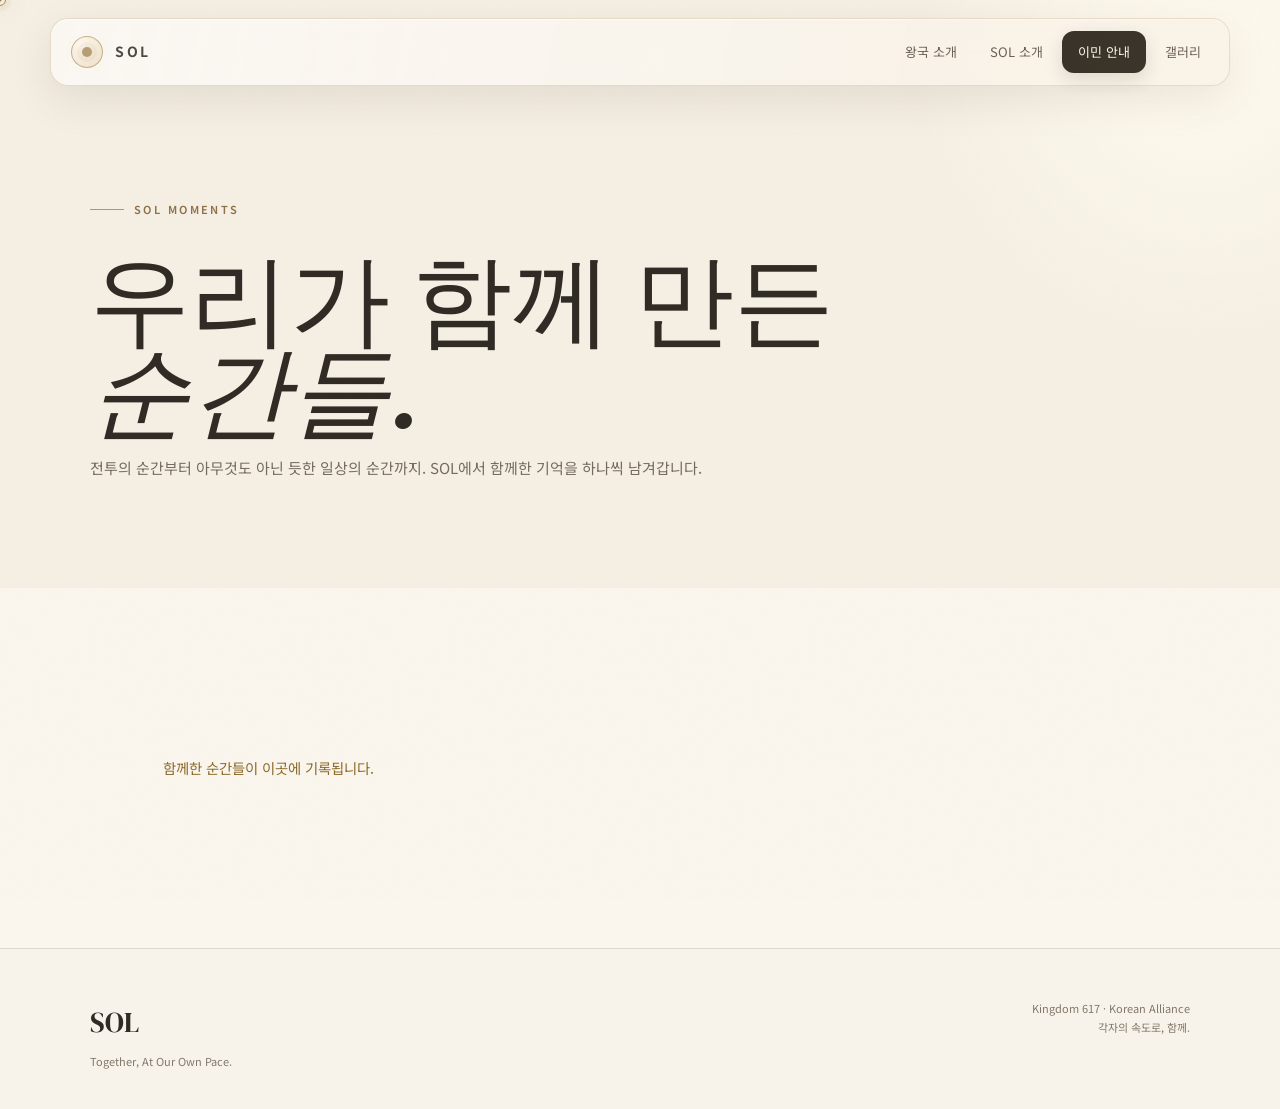
==== commit 871d1d26: "Add files via upload" ====
--- a/SOL_homepage/pages/gallery/index.html
+++ b/SOL_homepage/pages/gallery/index.html
@@ -1,9 +1,164 @@
-<!doctype html><html lang="ko"><head><meta charset="utf-8"><meta name="viewport" content="width=device-width,initial-scale=1"><title>갤러리 · SOL</title><link rel="stylesheet" href="../../css/style.css"></head><body><header class="nav">
+<!doctype html><html lang="ko"><head><meta charset="utf-8"><meta name="viewport" content="width=device-width,initial-scale=1"><title>갤러리 · SOL</title><link rel="stylesheet" href="../../css/style.css">
+
+
+
+<style>
+/* SOL Gallery — stable 20 fixed slots */
+.sol-gallery-item{
+  position:relative;
+  display:block;
+  width:100%;
+  min-height:180px;
+  padding:0;
+  border:1px solid rgba(173,132,53,.20);
+  border-radius:18px;
+  overflow:hidden;
+  background:linear-gradient(145deg,rgba(255,255,255,.76),rgba(244,232,204,.52));
+  box-shadow:inset 0 1px 0 rgba(255,255,255,.86),0 10px 28px rgba(89,65,29,.06);
+  cursor:pointer;
+  appearance:none;
+  text-align:center;
+  transition:transform .35s ease,box-shadow .35s ease,border-color .35s ease;
+}
+.sol-gallery-item:hover{
+  transform:translateY(-3px);
+  border-color:rgba(173,132,53,.42);
+  box-shadow:inset 0 1px 0 rgba(255,255,255,.9),0 16px 34px rgba(89,65,29,.11);
+}
+.sol-gallery-item.has-image{background:#eee7d8}
+.sol-gallery-item img{
+  display:block;
+  width:100%;
+  height:auto;
+  min-height:180px;
+  object-fit:cover;
+  transition:transform .55s ease;
+}
+.sol-gallery-item:hover img{transform:scale(1.035)}
+.sol-gallery-placeholder{
+  position:absolute;
+  inset:0;
+  display:flex;
+  flex-direction:column;
+  align-items:center;
+  justify-content:center;
+  gap:8px;
+  background:
+    radial-gradient(circle at 50% 38%,rgba(207,171,96,.15),transparent 34%),
+    linear-gradient(145deg,rgba(255,255,255,.48),rgba(245,234,210,.32));
+}
+.sol-placeholder-logo{
+  font-family:'DM Serif Display',serif;
+  font-size:25px;
+  letter-spacing:.18em;
+  color:rgba(126,96,44,.34);
+}
+.sol-placeholder-line{
+  font-size:8px;
+  letter-spacing:.18em;
+  color:rgba(112,91,59,.34);
+}
+.sol-lightbox{
+  position:fixed;
+  z-index:99999;
+  inset:0;
+  display:flex;
+  align-items:center;
+  justify-content:center;
+  padding:32px;
+  background:rgba(38,31,21,.82);
+  backdrop-filter:blur(12px);
+  opacity:0;
+  visibility:hidden;
+  transition:opacity .25s ease,visibility .25s ease;
+}
+.sol-lightbox.open{opacity:1;visibility:visible}
+.sol-lightbox-inner{max-width:min(94vw,1200px);max-height:90vh;display:flex;align-items:center;justify-content:center}
+.sol-lightbox-image{display:block;max-width:94vw;max-height:90vh;width:auto;height:auto;object-fit:contain;border-radius:12px;box-shadow:0 24px 70px rgba(0,0,0,.38)}
+.sol-lightbox-close{
+  position:absolute;top:18px;right:22px;width:42px;height:42px;
+  border:1px solid rgba(255,255,255,.35);border-radius:50%;
+  background:rgba(255,255,255,.12);color:#fff;font-size:28px;line-height:1;cursor:pointer;
+}
+@media(max-width:700px){
+  .sol-gallery-item{min-height:135px;border-radius:14px}
+  .sol-gallery-item img{min-height:135px}
+  .sol-placeholder-logo{font-size:20px}
+  .sol-placeholder-line{font-size:7px}
+  .sol-lightbox{padding:14px}
+  .sol-lightbox-image{max-width:96vw;max-height:84vh;border-radius:9px}
+  .sol-lightbox-close{top:12px;right:12px;width:38px;height:38px;font-size:24px}
+}
+</style>
+
+</head><body><header class="nav">
 <a class="brand" href="../../home.html"><span class="brand-mark"></span><span>SOL</span></a>
 <button class="menu-btn" aria-label="메뉴">☰</button>
 <nav class="nav-links">
 <a href="../kingdom/index.html">왕국 소개</a><a href="../sol/index.html">SOL 소개</a><a href="../migration/index.html" class="nav-cta">이민 안내</a><a href="../gallery/index.html">갤러리</a>
-</nav></header><main><section class="page-hero"><div class="page-hero-inner reveal"><div class="eyebrow">SOL MOMENTS</div><h1>우리가 함께 만든<br><em>순간들.</em></h1><p>전투의 순간부터 아무것도 아닌 듯한 일상의 순간까지. SOL에서 함께한 기억을 하나씩 남겨갑니다.</p></div></section><section class="section alt"><div class="container"><div class="masonry" id="solGalleryGrid"><div class="gallery-loading">사진을 불러오는 중…</div></div></div></section></main><footer class="footer"><div class="footer-inner"><div><div class="footer-brand">SOL</div><p>Together, At Our Own Pace.</p></div><div class="footer-right">Kingdom 617 · Korean Alliance<br>각자의 속도로, 함께.</div></div></footer><style>
+</nav></header><main><section class="page-hero"><div class="page-hero-inner reveal"><div class="eyebrow">SOL MOMENTS</div><h1>우리가 함께 만든<br><em>순간들.</em></h1><p>전투의 순간부터 아무것도 아닌 듯한 일상의 순간까지. SOL에서 함께한 기억을 하나씩 남겨갑니다.</p></div></section><section class="section alt"><div class="container"><div class="masonry" id="solGalleryGrid">
+
+      <button class="sol-gallery-item has-image" type="button" aria-label="SOL Moment 01">
+        <img src="/assets/images/sol-01.jpg" alt="SOL Moment 01">
+      </button>
+      <button class="sol-gallery-item has-image" type="button" aria-label="SOL Moment 02">
+        <img src="/assets/images/sol-02.jpg" alt="SOL Moment 02">
+      </button>
+      <button class="sol-gallery-item has-image" type="button" aria-label="SOL Moment 03">
+        <img src="/assets/images/sol-03.jpg" alt="SOL Moment 03">
+      </button>
+      <button class="sol-gallery-item has-image" type="button" aria-label="SOL Moment 04">
+        <img src="/assets/images/sol-04.jpg" alt="SOL Moment 04">
+      </button>
+      <button class="sol-gallery-item empty" type="button" aria-label="SOL Moment 05">
+        <span class="sol-gallery-placeholder"><span class="sol-placeholder-logo">SOL</span><span class="sol-placeholder-line">A MOMENT TO REMEMBER</span></span>
+      </button>
+      <button class="sol-gallery-item empty" type="button" aria-label="SOL Moment 06">
+        <span class="sol-gallery-placeholder"><span class="sol-placeholder-logo">SOL</span><span class="sol-placeholder-line">A MOMENT TO REMEMBER</span></span>
+      </button>
+      <button class="sol-gallery-item empty" type="button" aria-label="SOL Moment 07">
+        <span class="sol-gallery-placeholder"><span class="sol-placeholder-logo">SOL</span><span class="sol-placeholder-line">A MOMENT TO REMEMBER</span></span>
+      </button>
+      <button class="sol-gallery-item empty" type="button" aria-label="SOL Moment 08">
+        <span class="sol-gallery-placeholder"><span class="sol-placeholder-logo">SOL</span><span class="sol-placeholder-line">A MOMENT TO REMEMBER</span></span>
+      </button>
+      <button class="sol-gallery-item empty" type="button" aria-label="SOL Moment 09">
+        <span class="sol-gallery-placeholder"><span class="sol-placeholder-logo">SOL</span><span class="sol-placeholder-line">A MOMENT TO REMEMBER</span></span>
+      </button>
+      <button class="sol-gallery-item empty" type="button" aria-label="SOL Moment 10">
+        <span class="sol-gallery-placeholder"><span class="sol-placeholder-logo">SOL</span><span class="sol-placeholder-line">A MOMENT TO REMEMBER</span></span>
+      </button>
+      <button class="sol-gallery-item empty" type="button" aria-label="SOL Moment 11">
+        <span class="sol-gallery-placeholder"><span class="sol-placeholder-logo">SOL</span><span class="sol-placeholder-line">A MOMENT TO REMEMBER</span></span>
+      </button>
+      <button class="sol-gallery-item empty" type="button" aria-label="SOL Moment 12">
+        <span class="sol-gallery-placeholder"><span class="sol-placeholder-logo">SOL</span><span class="sol-placeholder-line">A MOMENT TO REMEMBER</span></span>
+      </button>
+      <button class="sol-gallery-item empty" type="button" aria-label="SOL Moment 13">
+        <span class="sol-gallery-placeholder"><span class="sol-placeholder-logo">SOL</span><span class="sol-placeholder-line">A MOMENT TO REMEMBER</span></span>
+      </button>
+      <button class="sol-gallery-item empty" type="button" aria-label="SOL Moment 14">
+        <span class="sol-gallery-placeholder"><span class="sol-placeholder-logo">SOL</span><span class="sol-placeholder-line">A MOMENT TO REMEMBER</span></span>
+      </button>
+      <button class="sol-gallery-item empty" type="button" aria-label="SOL Moment 15">
+        <span class="sol-gallery-placeholder"><span class="sol-placeholder-logo">SOL</span><span class="sol-placeholder-line">A MOMENT TO REMEMBER</span></span>
+      </button>
+      <button class="sol-gallery-item empty" type="button" aria-label="SOL Moment 16">
+        <span class="sol-gallery-placeholder"><span class="sol-placeholder-logo">SOL</span><span class="sol-placeholder-line">A MOMENT TO REMEMBER</span></span>
+      </button>
+      <button class="sol-gallery-item empty" type="button" aria-label="SOL Moment 17">
+        <span class="sol-gallery-placeholder"><span class="sol-placeholder-logo">SOL</span><span class="sol-placeholder-line">A MOMENT TO REMEMBER</span></span>
+      </button>
+      <button class="sol-gallery-item empty" type="button" aria-label="SOL Moment 18">
+        <span class="sol-gallery-placeholder"><span class="sol-placeholder-logo">SOL</span><span class="sol-placeholder-line">A MOMENT TO REMEMBER</span></span>
+      </button>
+      <button class="sol-gallery-item empty" type="button" aria-label="SOL Moment 19">
+        <span class="sol-gallery-placeholder"><span class="sol-placeholder-logo">SOL</span><span class="sol-placeholder-line">A MOMENT TO REMEMBER</span></span>
+      </button>
+      <button class="sol-gallery-item empty" type="button" aria-label="SOL Moment 20">
+        <span class="sol-gallery-placeholder"><span class="sol-placeholder-logo">SOL</span><span class="sol-placeholder-line">A MOMENT TO REMEMBER</span></span>
+      </button>
+</div></div></section></main><footer class="footer"><div class="footer-inner"><div><div class="footer-brand">SOL</div><p>Together, At Our Own Pace.</p></div><div class="footer-right">Kingdom 617 · Korean Alliance<br>각자의 속도로, 함께.</div></div></footer><style>
 .gallery-loading,.gallery-empty{padding:48px 20px;text-align:center;color:#8b6a2b;font-size:.9rem;grid-column:1/-1}
 .m-item{cursor:zoom-in;overflow:hidden;border-radius:18px;position:relative}
 .m-item img{display:block;width:100%;height:auto;transition:transform .55s cubic-bezier(.2,.7,.2,1),filter .35s ease}
@@ -15,7 +170,7 @@
 .sol-lightbox-hint{position:absolute;bottom:18px;left:50%;transform:translateX(-50%);color:rgba(255,255,255,.78);font-size:12px;letter-spacing:.06em}
 @media(max-width:640px){.sol-lightbox{padding:12px}.sol-lightbox img{max-width:96vw;max-height:82vh}.sol-lightbox-close{top:12px;right:12px}.m-item{border-radius:13px}}
 </style>
-<div class="sol-lightbox" id="solLightbox" aria-hidden="true"><button class="sol-lightbox-close" id="solLightboxClose" aria-label="닫기">×</button><img id="solLightboxImage" alt="SOL Moment"><div class="sol-lightbox-hint">TAP OUTSIDE TO CLOSE</div></div>
+</div>
 <script>
 (() => {
   const grid=document.getElementById('solGalleryGrid');
@@ -23,7 +178,7 @@
   const lbImg=document.getElementById('solLightboxImage');
   const closeBtn=document.getElementById('solLightboxClose');
   if(!grid)return;
-  const base='../../assets/images/';
+  const base='/assets/images/';
   const max=200;
   const load=(src,n)=>new Promise(resolve=>{const im=new Image();im.onload=()=>resolve({src,n});im.onerror=()=>resolve(null);im.src=src;});
   const findPhoto=async n=>{const padded=String(n).padStart(2,'0');const a=await load(base+'sol-'+padded+'.jpg',n);return a||await load(base+'sol-'+n+'.jpg',n)};
@@ -43,4 +198,54 @@
   lightbox.addEventListener('click',e=>{if(e.target===lightbox)close();});
   document.addEventListener('keydown',e=>{if(e.key==='Escape'&&lightbox.classList.contains('open'))close();});
 })();
-</script><script src="../../js/main.js"></script></body></html>+</script>
+
+
+
+
+
+
+<script>
+document.addEventListener('DOMContentLoaded', function () {
+  const grid = document.getElementById('solGalleryGrid');
+  if (!grid) return;
+
+  const lightbox = document.createElement('div');
+  lightbox.className = 'sol-lightbox';
+  lightbox.innerHTML =
+    '<button class="sol-lightbox-close" type="button" aria-label="Close">×</button>' +
+    '<div class="sol-lightbox-inner"><img class="sol-lightbox-image" alt=""></div>';
+  document.body.appendChild(lightbox);
+
+  const image = lightbox.querySelector('.sol-lightbox-image');
+
+  function closeLightbox() {
+    lightbox.classList.remove('open');
+    document.body.style.overflow = '';
+    image.removeAttribute('src');
+  }
+
+  grid.addEventListener('click', function (event) {
+    const item = event.target.closest('.sol-gallery-item.has-image');
+    if (!item) return;
+    const img = item.querySelector('img');
+    if (!img) return;
+    image.src = img.currentSrc || img.src;
+    image.alt = img.alt || '';
+    lightbox.classList.add('open');
+    document.body.style.overflow = 'hidden';
+  });
+
+  lightbox.addEventListener('click', function (event) {
+    if (event.target === lightbox || event.target.closest('.sol-lightbox-close')) {
+      closeLightbox();
+    }
+  });
+
+  document.addEventListener('keydown', function (event) {
+    if (event.key === 'Escape') closeLightbox();
+  });
+});
+</script>
+
+<script src="../../js/main.js"></script></body></html>
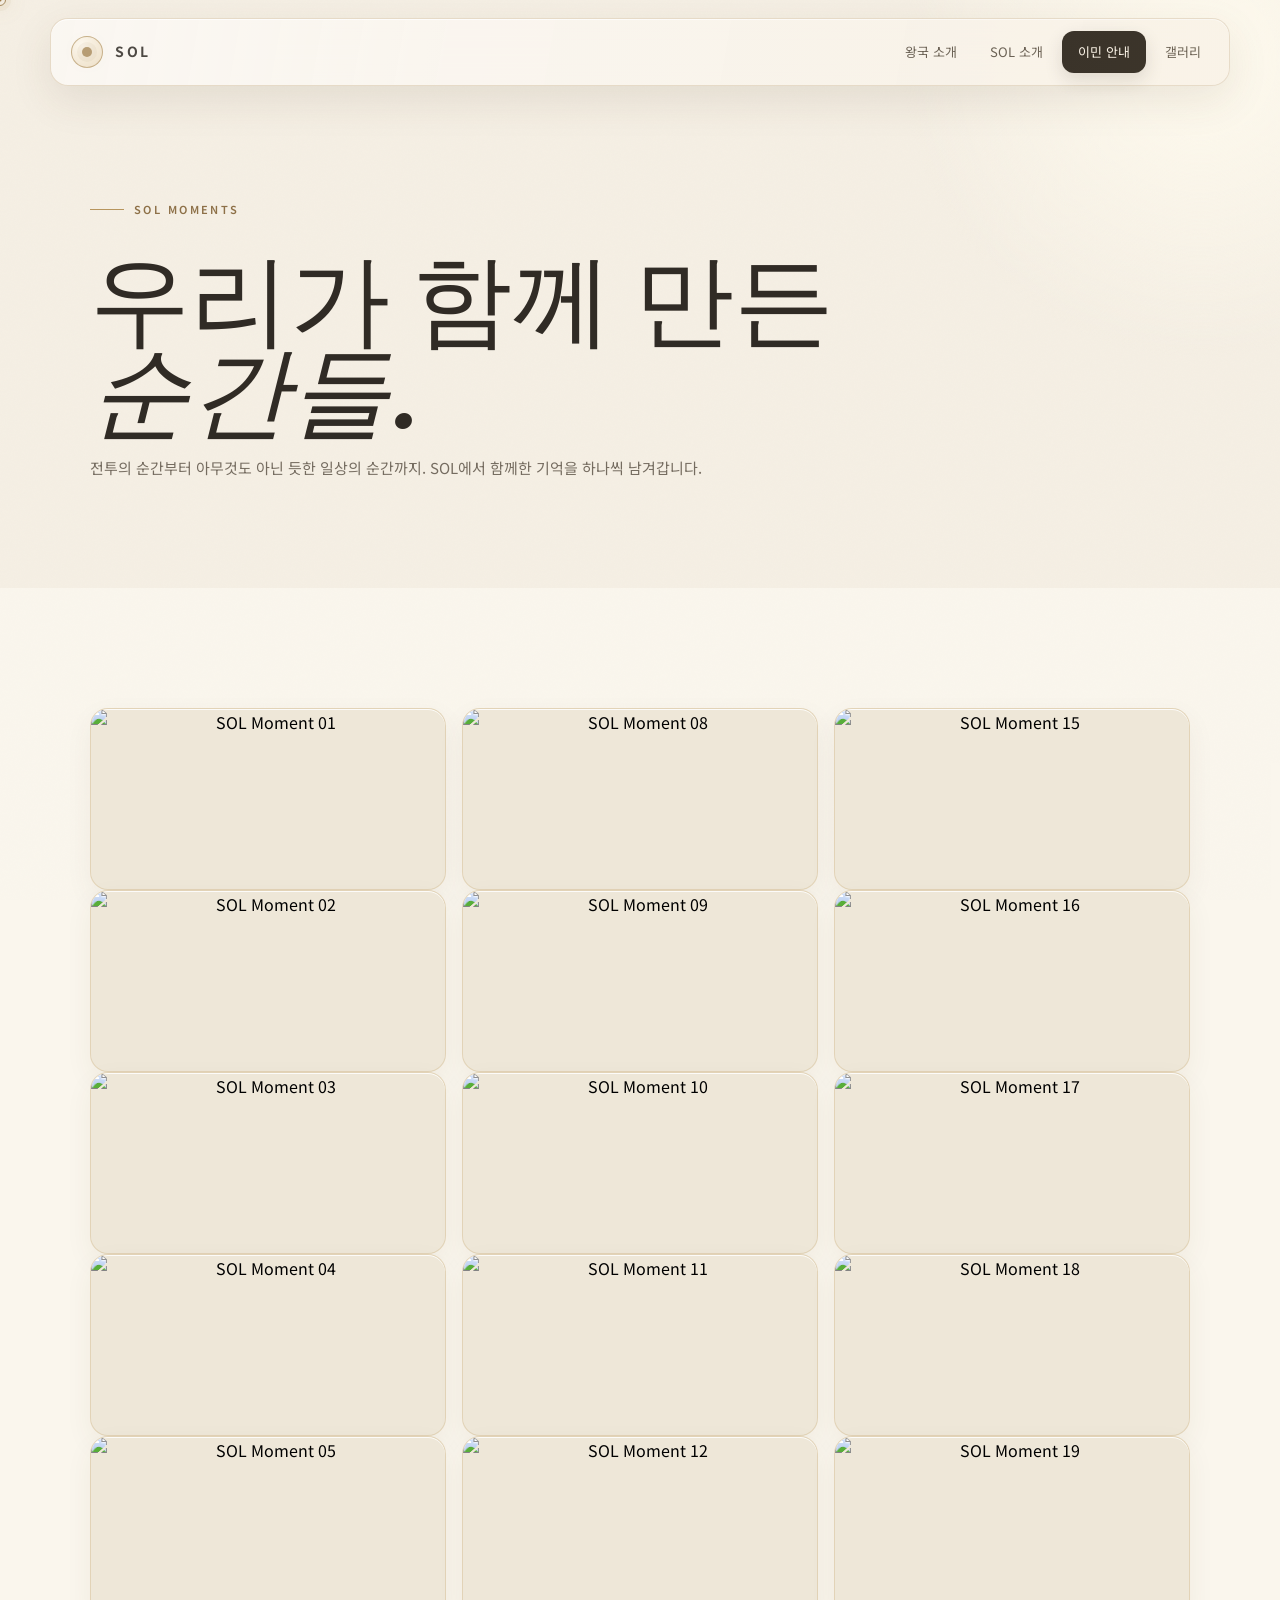
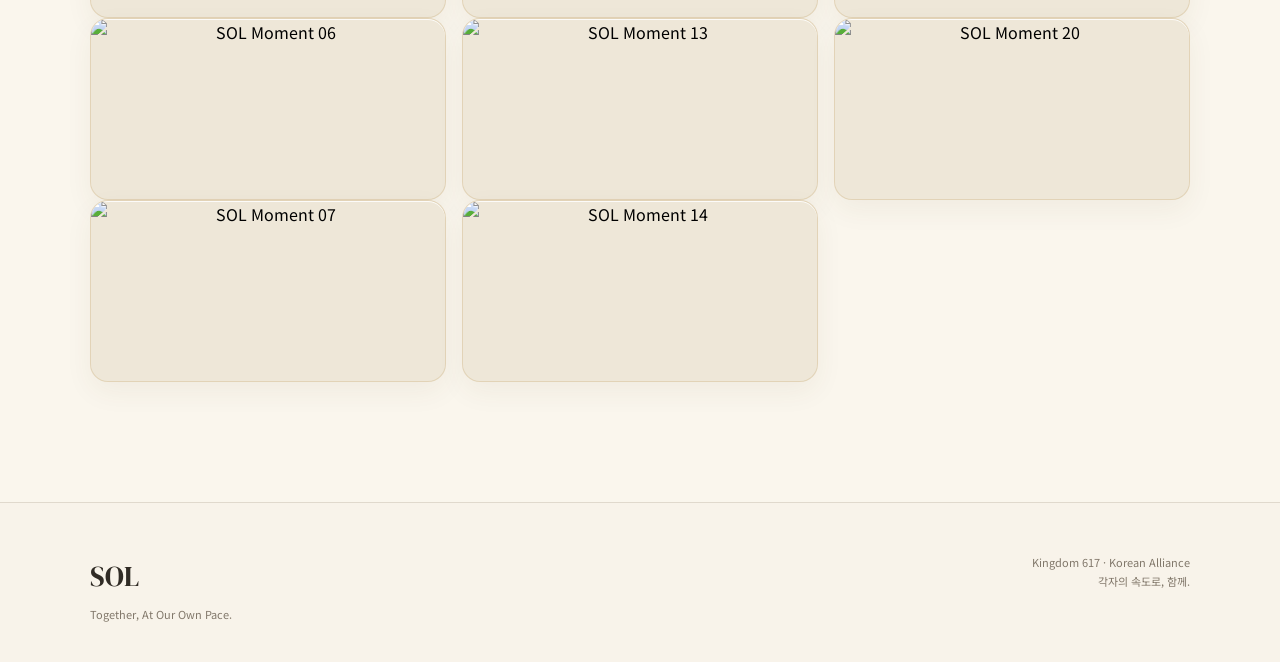
==== commit 4ec11bfd: "Add files via upload" ====
--- a/SOL_homepage/pages/gallery/index.html
+++ b/SOL_homepage/pages/gallery/index.html
@@ -110,55 +110,55 @@
       <button class="sol-gallery-item has-image" type="button" aria-label="SOL Moment 04">
         <img src="/assets/images/sol-04.jpg" alt="SOL Moment 04">
       </button>
-      <button class="sol-gallery-item empty" type="button" aria-label="SOL Moment 05">
-        <span class="sol-gallery-placeholder"><span class="sol-placeholder-logo">SOL</span><span class="sol-placeholder-line">A MOMENT TO REMEMBER</span></span>
-      </button>
-      <button class="sol-gallery-item empty" type="button" aria-label="SOL Moment 06">
-        <span class="sol-gallery-placeholder"><span class="sol-placeholder-logo">SOL</span><span class="sol-placeholder-line">A MOMENT TO REMEMBER</span></span>
-      </button>
-      <button class="sol-gallery-item empty" type="button" aria-label="SOL Moment 07">
-        <span class="sol-gallery-placeholder"><span class="sol-placeholder-logo">SOL</span><span class="sol-placeholder-line">A MOMENT TO REMEMBER</span></span>
-      </button>
-      <button class="sol-gallery-item empty" type="button" aria-label="SOL Moment 08">
-        <span class="sol-gallery-placeholder"><span class="sol-placeholder-logo">SOL</span><span class="sol-placeholder-line">A MOMENT TO REMEMBER</span></span>
-      </button>
-      <button class="sol-gallery-item empty" type="button" aria-label="SOL Moment 09">
-        <span class="sol-gallery-placeholder"><span class="sol-placeholder-logo">SOL</span><span class="sol-placeholder-line">A MOMENT TO REMEMBER</span></span>
-      </button>
-      <button class="sol-gallery-item empty" type="button" aria-label="SOL Moment 10">
-        <span class="sol-gallery-placeholder"><span class="sol-placeholder-logo">SOL</span><span class="sol-placeholder-line">A MOMENT TO REMEMBER</span></span>
-      </button>
-      <button class="sol-gallery-item empty" type="button" aria-label="SOL Moment 11">
-        <span class="sol-gallery-placeholder"><span class="sol-placeholder-logo">SOL</span><span class="sol-placeholder-line">A MOMENT TO REMEMBER</span></span>
-      </button>
-      <button class="sol-gallery-item empty" type="button" aria-label="SOL Moment 12">
-        <span class="sol-gallery-placeholder"><span class="sol-placeholder-logo">SOL</span><span class="sol-placeholder-line">A MOMENT TO REMEMBER</span></span>
-      </button>
-      <button class="sol-gallery-item empty" type="button" aria-label="SOL Moment 13">
-        <span class="sol-gallery-placeholder"><span class="sol-placeholder-logo">SOL</span><span class="sol-placeholder-line">A MOMENT TO REMEMBER</span></span>
-      </button>
-      <button class="sol-gallery-item empty" type="button" aria-label="SOL Moment 14">
-        <span class="sol-gallery-placeholder"><span class="sol-placeholder-logo">SOL</span><span class="sol-placeholder-line">A MOMENT TO REMEMBER</span></span>
-      </button>
-      <button class="sol-gallery-item empty" type="button" aria-label="SOL Moment 15">
-        <span class="sol-gallery-placeholder"><span class="sol-placeholder-logo">SOL</span><span class="sol-placeholder-line">A MOMENT TO REMEMBER</span></span>
-      </button>
-      <button class="sol-gallery-item empty" type="button" aria-label="SOL Moment 16">
-        <span class="sol-gallery-placeholder"><span class="sol-placeholder-logo">SOL</span><span class="sol-placeholder-line">A MOMENT TO REMEMBER</span></span>
-      </button>
-      <button class="sol-gallery-item empty" type="button" aria-label="SOL Moment 17">
-        <span class="sol-gallery-placeholder"><span class="sol-placeholder-logo">SOL</span><span class="sol-placeholder-line">A MOMENT TO REMEMBER</span></span>
-      </button>
-      <button class="sol-gallery-item empty" type="button" aria-label="SOL Moment 18">
-        <span class="sol-gallery-placeholder"><span class="sol-placeholder-logo">SOL</span><span class="sol-placeholder-line">A MOMENT TO REMEMBER</span></span>
-      </button>
-      <button class="sol-gallery-item empty" type="button" aria-label="SOL Moment 19">
-        <span class="sol-gallery-placeholder"><span class="sol-placeholder-logo">SOL</span><span class="sol-placeholder-line">A MOMENT TO REMEMBER</span></span>
-      </button>
-      <button class="sol-gallery-item empty" type="button" aria-label="SOL Moment 20">
-        <span class="sol-gallery-placeholder"><span class="sol-placeholder-logo">SOL</span><span class="sol-placeholder-line">A MOMENT TO REMEMBER</span></span>
-      </button>
-</div></div></section></main><footer class="footer"><div class="footer-inner"><div><div class="footer-brand">SOL</div><p>Together, At Our Own Pace.</p></div><div class="footer-right">Kingdom 617 · Korean Alliance<br>각자의 속도로, 함께.</div></div></footer><style>
+      <button class="sol-gallery-item has-image" type="button" aria-label="SOL Moment 05">
+        <img src="/assets/images/sol-05.jpg" alt="SOL Moment 05">
+      </button>
+      <button class="sol-gallery-item has-image" type="button" aria-label="SOL Moment 06">
+        <img src="/assets/images/sol-06.jpg" alt="SOL Moment 06">
+      </button>
+      <button class="sol-gallery-item has-image" type="button" aria-label="SOL Moment 07">
+        <img src="/assets/images/sol-07.jpg" alt="SOL Moment 07">
+      </button>
+      <button class="sol-gallery-item has-image" type="button" aria-label="SOL Moment 08">
+        <img src="/assets/images/sol-08.jpg" alt="SOL Moment 08">
+      </button>
+      <button class="sol-gallery-item has-image" type="button" aria-label="SOL Moment 09">
+        <img src="/assets/images/sol-09.jpg" alt="SOL Moment 09">
+      </button>
+      <button class="sol-gallery-item has-image" type="button" aria-label="SOL Moment 10">
+        <img src="/assets/images/sol-10.jpg" alt="SOL Moment 10">
+      </button>
+      <button class="sol-gallery-item has-image" type="button" aria-label="SOL Moment 11">
+        <img src="/assets/images/sol-11.jpg" alt="SOL Moment 11">
+      </button>
+      <button class="sol-gallery-item has-image" type="button" aria-label="SOL Moment 12">
+        <img src="/assets/images/sol-12.jpg" alt="SOL Moment 12">
+      </button>
+      <button class="sol-gallery-item has-image" type="button" aria-label="SOL Moment 13">
+        <img src="/assets/images/sol-13.jpg" alt="SOL Moment 13">
+      </button>
+      <button class="sol-gallery-item has-image" type="button" aria-label="SOL Moment 14">
+        <img src="/assets/images/sol-14.jpg" alt="SOL Moment 14">
+      </button>
+      <button class="sol-gallery-item has-image" type="button" aria-label="SOL Moment 15">
+        <img src="/assets/images/sol-15.jpg" alt="SOL Moment 15">
+      </button>
+      <button class="sol-gallery-item has-image" type="button" aria-label="SOL Moment 16">
+        <img src="/assets/images/sol-16.jpg" alt="SOL Moment 16">
+      </button>
+      <button class="sol-gallery-item has-image" type="button" aria-label="SOL Moment 17">
+        <img src="/assets/images/sol-17.jpg" alt="SOL Moment 17">
+      </button>
+      <button class="sol-gallery-item has-image" type="button" aria-label="SOL Moment 18">
+        <img src="/assets/images/sol-18.jpg" alt="SOL Moment 18">
+      </button>
+      <button class="sol-gallery-item has-image" type="button" aria-label="SOL Moment 19">
+        <img src="/assets/images/sol-19.jpg" alt="SOL Moment 19">
+      </button>
+      <button class="sol-gallery-item has-image" type="button" aria-label="SOL Moment 20">
+        <img src="/assets/images/sol-20.jpg" alt="SOL Moment 20">
+      </button>
+</div></section></main><footer class="footer"><div class="footer-inner"><div><div class="footer-brand">SOL</div><p>Together, At Our Own Pace.</p></div><div class="footer-right">Kingdom 617 · Korean Alliance<br>각자의 속도로, 함께.</div></div></footer><style>
 .gallery-loading,.gallery-empty{padding:48px 20px;text-align:center;color:#8b6a2b;font-size:.9rem;grid-column:1/-1}
 .m-item{cursor:zoom-in;overflow:hidden;border-radius:18px;position:relative}
 .m-item img{display:block;width:100%;height:auto;transition:transform .55s cubic-bezier(.2,.7,.2,1),filter .35s ease}
@@ -171,34 +171,7 @@
 @media(max-width:640px){.sol-lightbox{padding:12px}.sol-lightbox img{max-width:96vw;max-height:82vh}.sol-lightbox-close{top:12px;right:12px}.m-item{border-radius:13px}}
 </style>
 </div>
-<script>
-(() => {
-  const grid=document.getElementById('solGalleryGrid');
-  const lightbox=document.getElementById('solLightbox');
-  const lbImg=document.getElementById('solLightboxImage');
-  const closeBtn=document.getElementById('solLightboxClose');
-  if(!grid)return;
-  const base='/assets/images/';
-  const max=200;
-  const load=(src,n)=>new Promise(resolve=>{const im=new Image();im.onload=()=>resolve({src,n});im.onerror=()=>resolve(null);im.src=src;});
-  const findPhoto=async n=>{const padded=String(n).padStart(2,'0');const a=await load(base+'sol-'+padded+'.jpg',n);return a||await load(base+'sol-'+n+'.jpg',n)};
-  (async()=>{
-    const photos=[]; let misses=0;
-    for(let n=1;n<=max;n++){
-      const p=await findPhoto(n);
-      if(p){photos.push(p);misses=0;} else {misses++;if(n>10&&misses>=8)break;}
-    }
-    grid.innerHTML='';
-    if(!photos.length){grid.innerHTML='<div class="gallery-empty">함께한 순간들이 이곳에 기록됩니다.</div>';return;}
-    photos.forEach(p=>{const item=document.createElement('div');item.className='m-item reveal';const img=document.createElement('img');img.src=p.src;img.alt='SOL Moment '+String(p.n).padStart(2,'0');img.loading='lazy';item.appendChild(img);item.addEventListener('click',()=>{lbImg.src=p.src;lbImg.alt=img.alt;lightbox.classList.add('open');lightbox.setAttribute('aria-hidden','false');document.body.style.overflow='hidden';});grid.appendChild(item);});
-    if(window.initReveal)window.initReveal();
-  })();
-  const close=()=>{lightbox.classList.remove('open');lightbox.setAttribute('aria-hidden','true');lbImg.removeAttribute('src');document.body.style.overflow='';};
-  closeBtn.addEventListener('click',e=>{e.stopPropagation();close();});
-  lightbox.addEventListener('click',e=>{if(e.target===lightbox)close();});
-  document.addEventListener('keydown',e=>{if(e.key==='Escape'&&lightbox.classList.contains('open'))close();});
-})();
-</script>
+
 
 
 
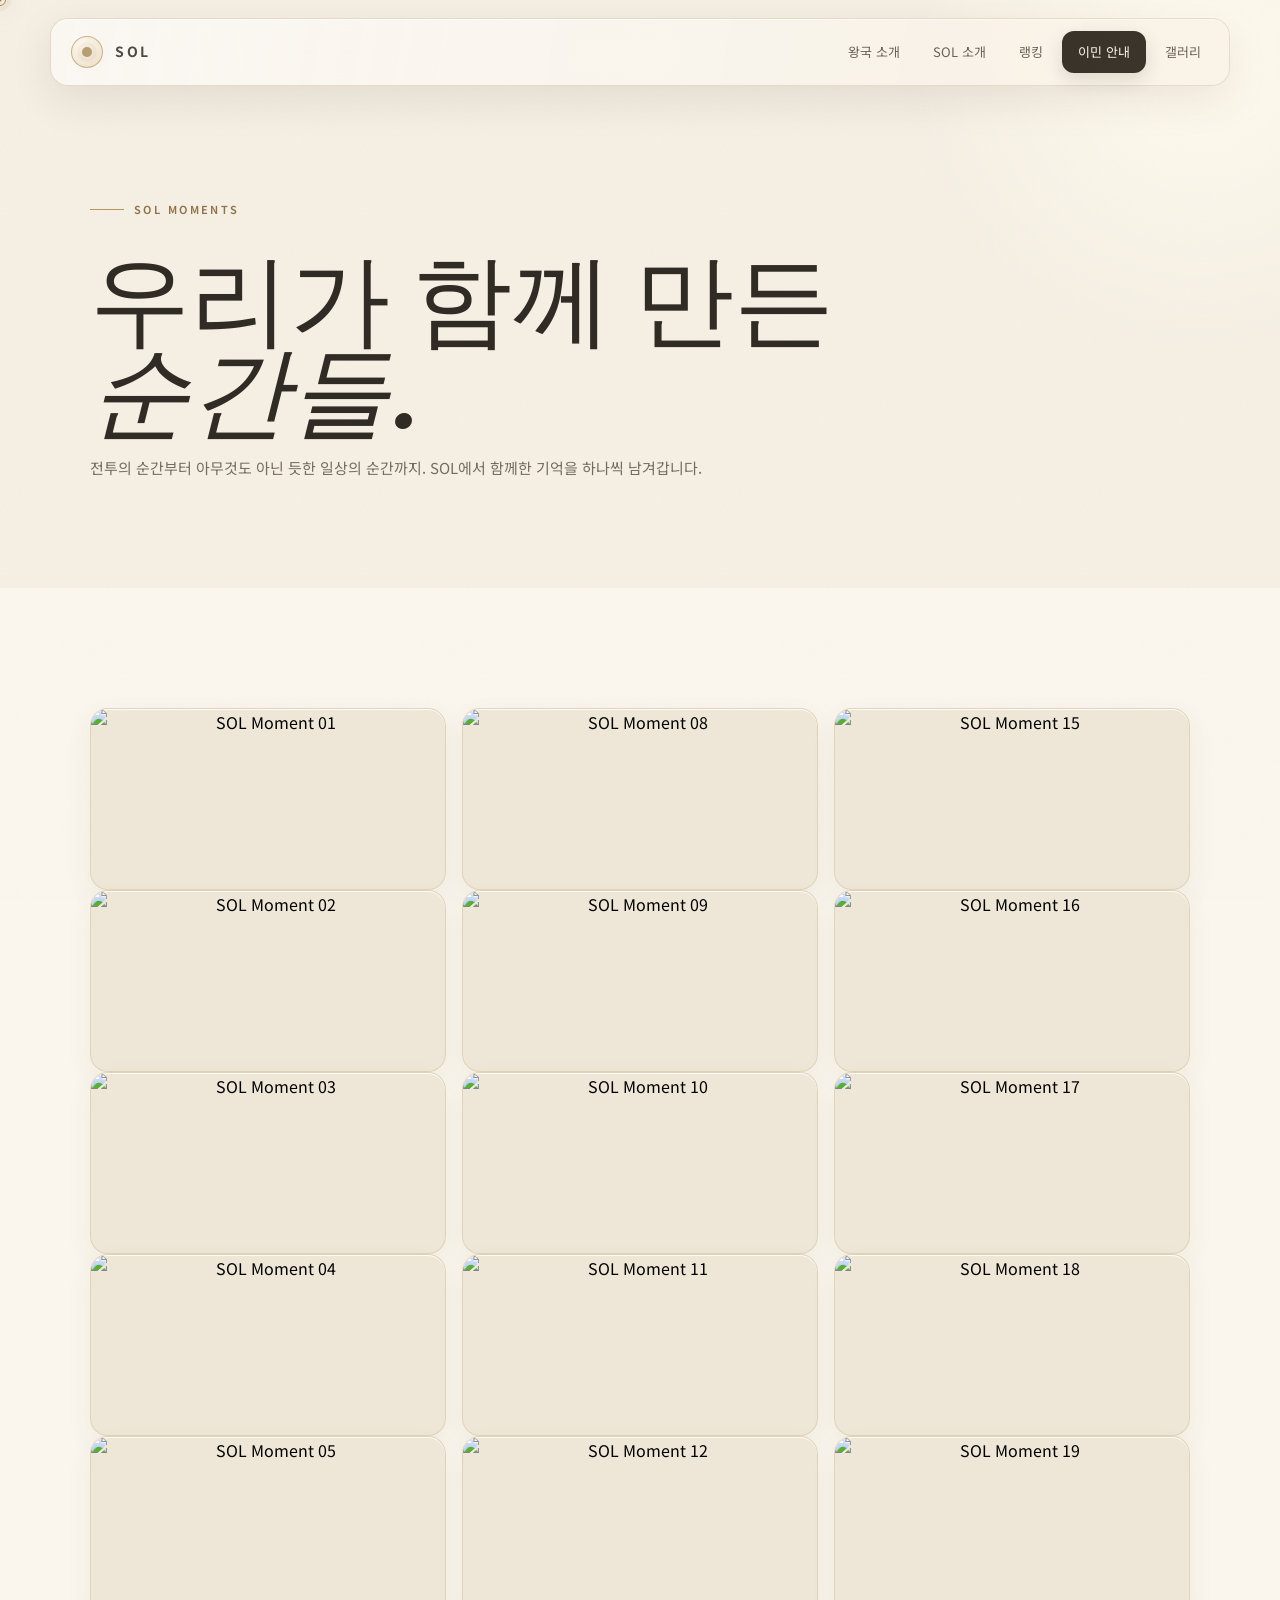
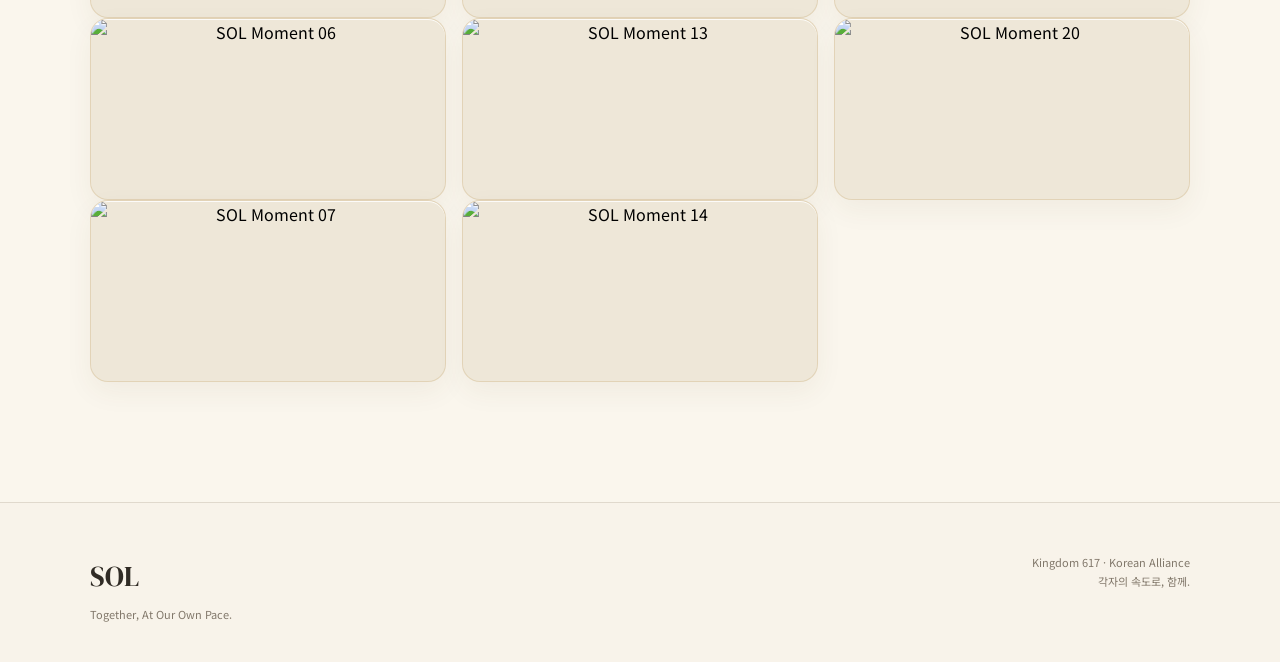
==== commit 43c3a344: "Add files via upload" ====
--- a/SOL_homepage/pages/gallery/index.html
+++ b/SOL_homepage/pages/gallery/index.html
@@ -95,7 +95,7 @@
 <a class="brand" href="../../home.html"><span class="brand-mark"></span><span>SOL</span></a>
 <button class="menu-btn" aria-label="메뉴">☰</button>
 <nav class="nav-links">
-<a href="../kingdom/index.html">왕국 소개</a><a href="../sol/index.html">SOL 소개</a><a href="../migration/index.html" class="nav-cta">이민 안내</a><a href="../gallery/index.html">갤러리</a>
+<a href="../kingdom/index.html">왕국 소개</a><a href="../sol/index.html">SOL 소개</a><a href="../rankings/index.html">랭킹</a><a href="../migration/index.html" class="nav-cta">이민 안내</a><a href="../gallery/index.html">갤러리</a>
 </nav></header><main><section class="page-hero"><div class="page-hero-inner reveal"><div class="eyebrow">SOL MOMENTS</div><h1>우리가 함께 만든<br><em>순간들.</em></h1><p>전투의 순간부터 아무것도 아닌 듯한 일상의 순간까지. SOL에서 함께한 기억을 하나씩 남겨갑니다.</p></div></section><section class="section alt"><div class="container"><div class="masonry" id="solGalleryGrid">
 
       <button class="sol-gallery-item has-image" type="button" aria-label="SOL Moment 01">
--- a/SOL_homepage/css/style.css
+++ b/SOL_homepage/css/style.css
@@ -199,3 +199,12 @@
 .kvk-winrate-record{font-size:.72rem;color:#756c60}
 .kvk-winrate-record b{color:#594d3d}
 @media(max-width:640px){.kvk-winrate-grid{gap:7px}.kvk-winrate-card{padding:14px 10px;border-radius:15px}.kvk-winrate-label{font-size:.50rem;letter-spacing:.025em}.kvk-winrate-card strong{font-size:27px}.kvk-winrate-record{font-size:.60rem}}
+
+
+/* RANKINGS PAGE — SOL GOLD GLASS */
+.rankings-page{background:linear-gradient(180deg,#fbf8f2 0%,#f5eee2 100%);min-height:100vh}
+.rankings-hero{padding:150px 0 65px;background:radial-gradient(circle at 78% 25%,rgba(255,248,225,.9),transparent 32%),radial-gradient(circle at 18% 60%,rgba(221,198,159,.18),transparent 34%)}
+.rankings-hero h1{font-family:'DM Serif Display',serif;font-size:clamp(58px,8vw,104px);font-weight:400;line-height:.95;letter-spacing:-.045em;margin:0;color:#2e2923}.rankings-hero h1 em{font-style:italic;color:#9b7a4b}.rankings-hero p{max-width:620px;margin:24px 0 0;color:#756c61;font-size:14px;line-height:1.9;word-break:keep-all}
+.rank-tabs{display:grid;grid-template-columns:repeat(3,1fr);gap:12px;margin:0 0 24px}.rank-tab{position:relative;overflow:hidden;border:1px solid rgba(169,132,72,.25);border-radius:18px;background:rgba(255,252,246,.68);padding:18px 20px;text-align:left;color:#756b5e;box-shadow:inset 0 1px rgba(255,255,255,.85),0 12px 30px rgba(83,61,31,.06);backdrop-filter:blur(14px);cursor:pointer;transition:.3s ease}.rank-tab strong{display:block;color:#3a332a;font-size:13px;letter-spacing:.04em}.rank-tab span{display:block;margin-top:5px;font-size:10px;color:#a08761;letter-spacing:.06em}.rank-tab:hover,.rank-tab.active{transform:translateY(-3px);border-color:rgba(183,149,93,.68);box-shadow:0 18px 38px rgba(83,61,31,.11),0 0 24px rgba(183,149,93,.08)}.rank-tab.active{background:linear-gradient(145deg,rgba(255,253,248,.95),rgba(241,230,211,.7))}
+.rank-panel{position:relative;border:1px solid rgba(169,132,72,.27);border-radius:28px;background:rgba(255,252,246,.7);box-shadow:inset 0 1px rgba(255,255,255,.9),0 22px 55px rgba(83,61,31,.09);backdrop-filter:blur(16px);overflow:hidden}.rank-panel-head{display:flex;align-items:flex-end;justify-content:space-between;padding:28px 30px 22px;border-bottom:1px solid rgba(169,132,72,.14)}.rank-panel-head h2{margin:0;font-family:'DM Serif Display',serif;font-weight:400;font-size:32px;letter-spacing:-.025em;color:#302a23}.rank-panel-head p{margin:7px 0 0;color:#8a7d6d;font-size:11px}.rank-source{font-size:10px;color:#a08761}.rank-list{padding:8px 18px 18px}.rank-row{display:grid;grid-template-columns:54px minmax(0,1fr) 150px;align-items:center;gap:16px;padding:15px 12px;border-bottom:1px solid rgba(169,132,72,.10);transition:.25s ease}.rank-row:last-child{border-bottom:0}.rank-row:hover{background:rgba(255,249,235,.58);border-radius:14px}.rank-num{font-family:'DM Serif Display',serif;font-size:23px;color:#a18151;text-align:center}.rank-row:nth-child(1) .rank-num{font-size:30px;color:#9b6f24}.rank-name{min-width:0}.rank-name strong{display:block;color:#3c342b;font-size:13px;white-space:nowrap;overflow:hidden;text-overflow:ellipsis}.rank-name span{display:block;margin-top:4px;color:#9a8b79;font-size:10px;white-space:nowrap;overflow:hidden;text-overflow:ellipsis}.rank-value{text-align:right;color:#73552a;font-size:14px;font-weight:600;letter-spacing:.02em}.rank-empty{padding:55px 25px;text-align:center;color:#8a7d6d;font-size:13px;line-height:1.8}.rank-loading{padding:55px;text-align:center;color:#9a8b79;font-size:12px}.rank-error{padding:55px;text-align:center;color:#9a5f45;font-size:12px;line-height:1.8}.rank-note{margin-top:14px;text-align:right;color:#a39483;font-size:10px}
+@media(max-width:700px){.rankings-hero{padding:125px 18px 48px}.rankings-hero h1{font-size:58px}.rank-tabs{gap:7px}.rank-tab{padding:14px 10px;border-radius:15px}.rank-tab strong{font-size:10px;letter-spacing:0}.rank-tab span{font-size:8px}.rank-panel{border-radius:22px}.rank-panel-head{padding:23px 18px 18px}.rank-panel-head h2{font-size:27px}.rank-source{font-size:8px}.rank-list{padding:6px 9px 12px}.rank-row{grid-template-columns:36px minmax(0,1fr) 92px;gap:8px;padding:13px 7px}.rank-num{font-size:18px}.rank-row:nth-child(1) .rank-num{font-size:24px}.rank-name strong{font-size:11px}.rank-name span{font-size:8px}.rank-value{font-size:11px}.rank-note{text-align:left;font-size:9px;margin-top:10px}}
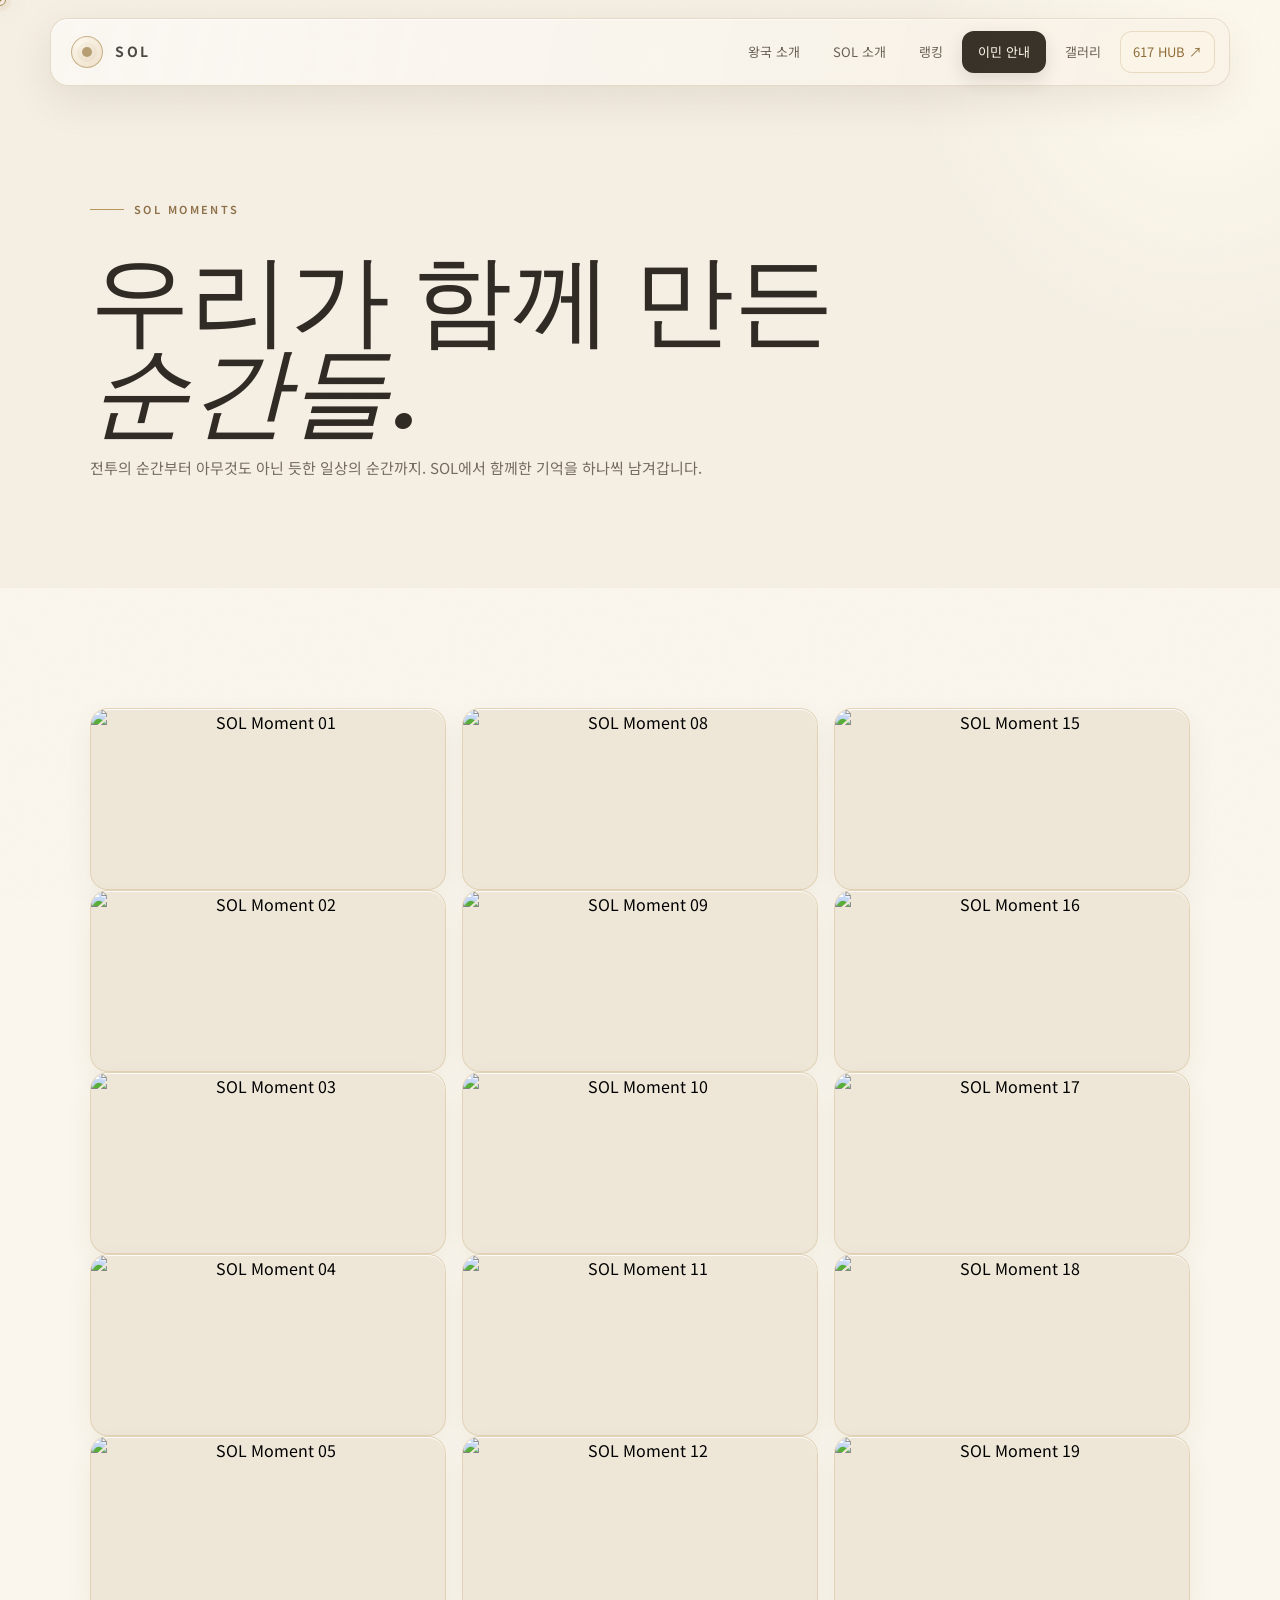
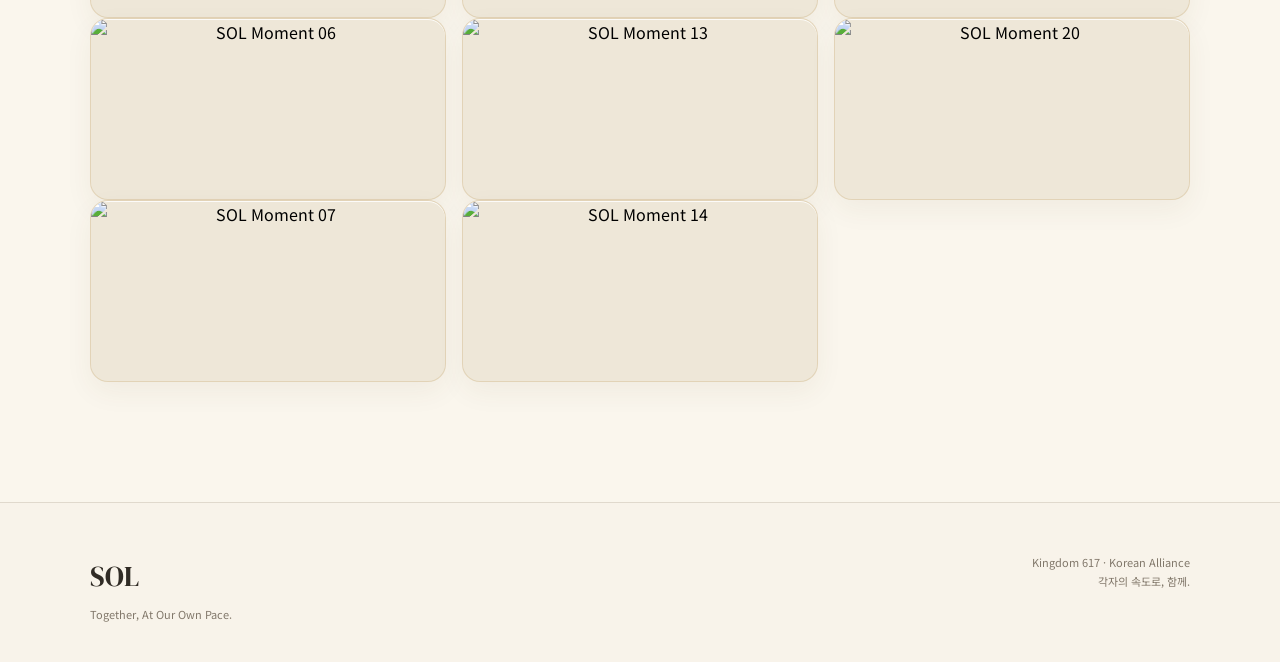
==== commit 99c51774: "Add files via upload" ====
--- a/SOL_homepage/pages/gallery/index.html
+++ b/SOL_homepage/pages/gallery/index.html
@@ -95,7 +95,7 @@
 <a class="brand" href="../../home.html"><span class="brand-mark"></span><span>SOL</span></a>
 <button class="menu-btn" aria-label="메뉴">☰</button>
 <nav class="nav-links">
-<a href="../kingdom/index.html">왕국 소개</a><a href="../sol/index.html">SOL 소개</a><a href="../rankings/index.html">랭킹</a><a href="../migration/index.html" class="nav-cta">이민 안내</a><a href="../gallery/index.html">갤러리</a>
+<a href="../kingdom/index.html">왕국 소개</a><a href="../sol/index.html">SOL 소개</a><a href="../rankings/index.html">랭킹</a><a href="../migration/index.html" class="nav-cta">이민 안내</a><a href="../gallery/index.html">갤러리</a><a class="hub-link" href="https://617homepage.vercel.app/" target="_blank" rel="noopener">617 HUB ↗</a>
 </nav></header><main><section class="page-hero"><div class="page-hero-inner reveal"><div class="eyebrow">SOL MOMENTS</div><h1>우리가 함께 만든<br><em>순간들.</em></h1><p>전투의 순간부터 아무것도 아닌 듯한 일상의 순간까지. SOL에서 함께한 기억을 하나씩 남겨갑니다.</p></div></section><section class="section alt"><div class="container"><div class="masonry" id="solGalleryGrid">
 
       <button class="sol-gallery-item has-image" type="button" aria-label="SOL Moment 01">
--- a/SOL_homepage/css/style.css
+++ b/SOL_homepage/css/style.css
@@ -30,6 +30,7 @@
 .nav-links a{font-size:13px;color:#655d53;padding:10px 14px;border-radius:12px;transition:.25s ease}
 .nav-links a:hover,.nav-links a.active{background:#eee4d4;color:#2e2923}
 .nav-cta{padding:10px 16px!important;background:#302b25!important;color:#fffaf1!important;box-shadow:0 7px 18px rgba(48,43,37,.14)}
+.nav-links .hub-link{color:#8a6834;border:1px solid rgba(166,126,58,.22);background:rgba(255,250,239,.58);padding:9px 12px}.nav-links .hub-link:hover{background:#eee4d4;color:#5f4928}
 .menu-btn{display:none;border:0;background:none;color:var(--ink);font-size:22px;cursor:pointer}
 
 .hero{min-height:850px;position:relative;display:flex;align-items:center;overflow:hidden;padding:150px 24px 100px}
